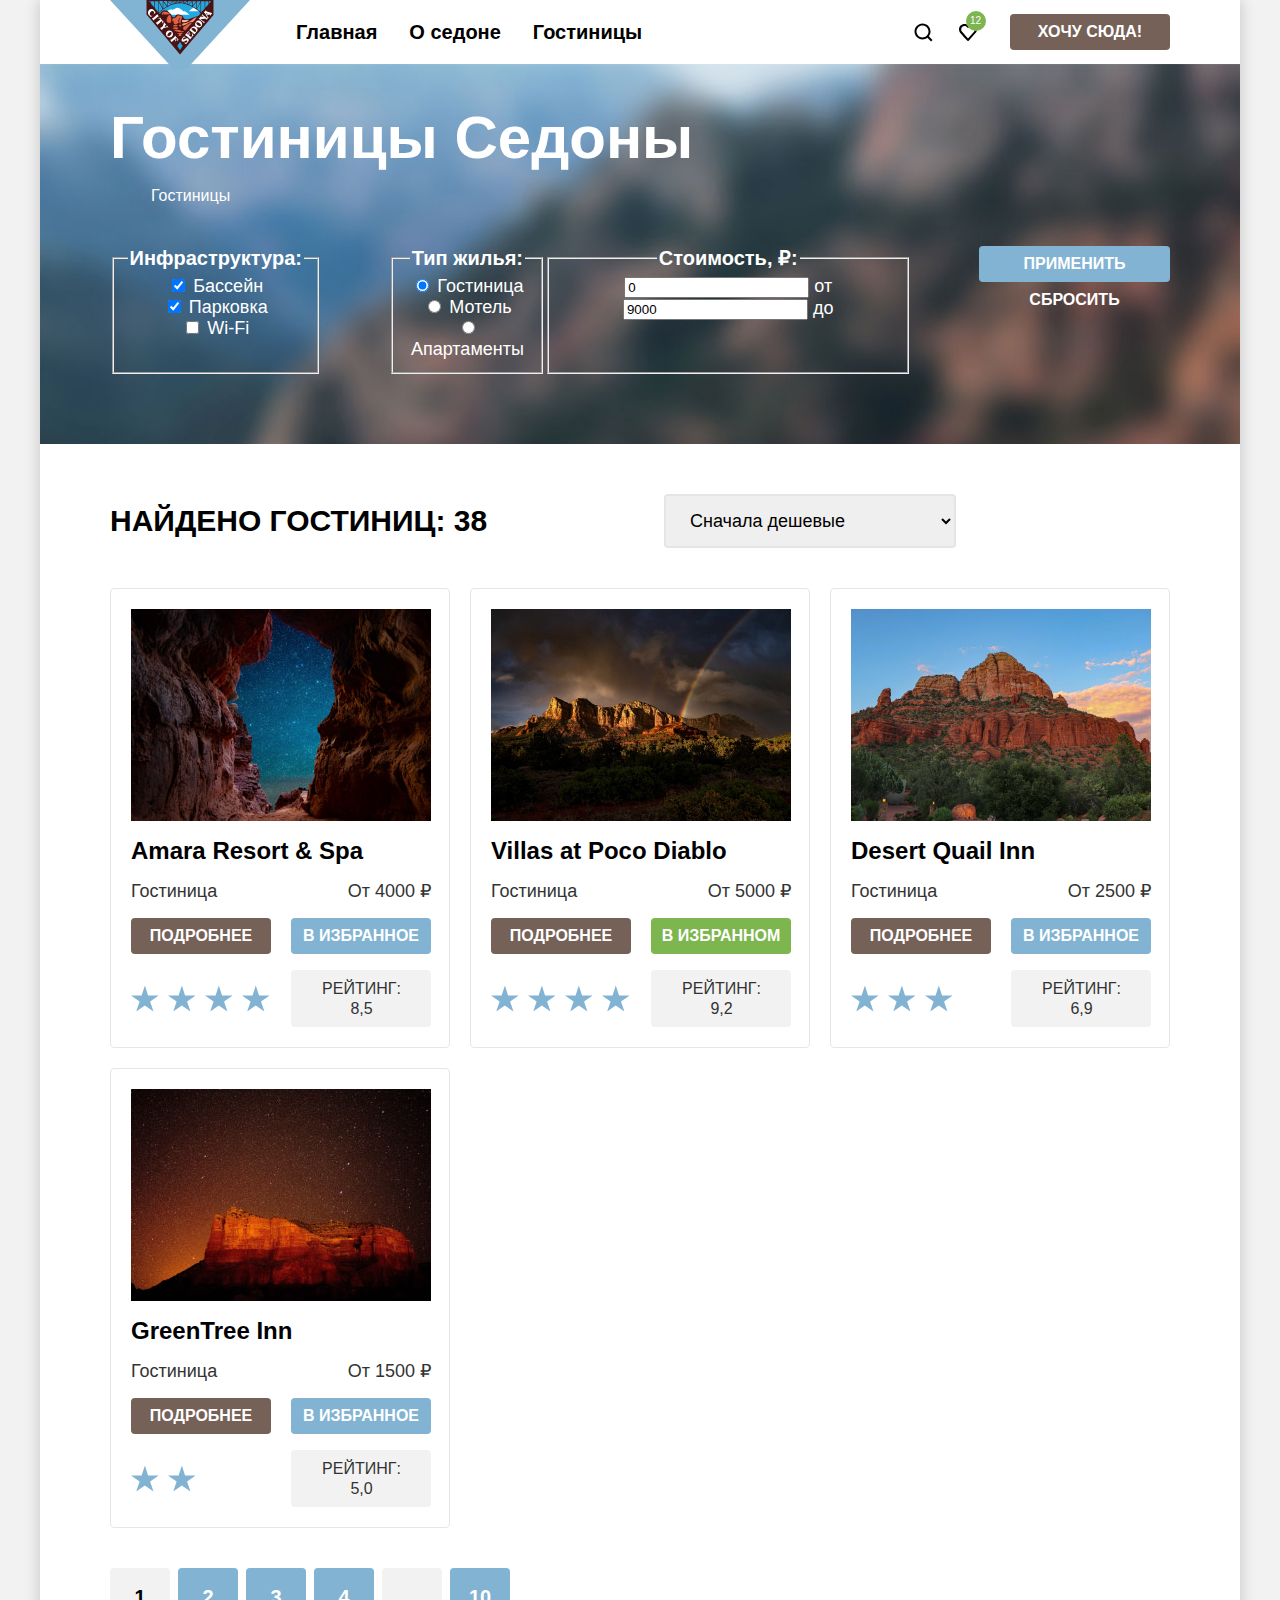
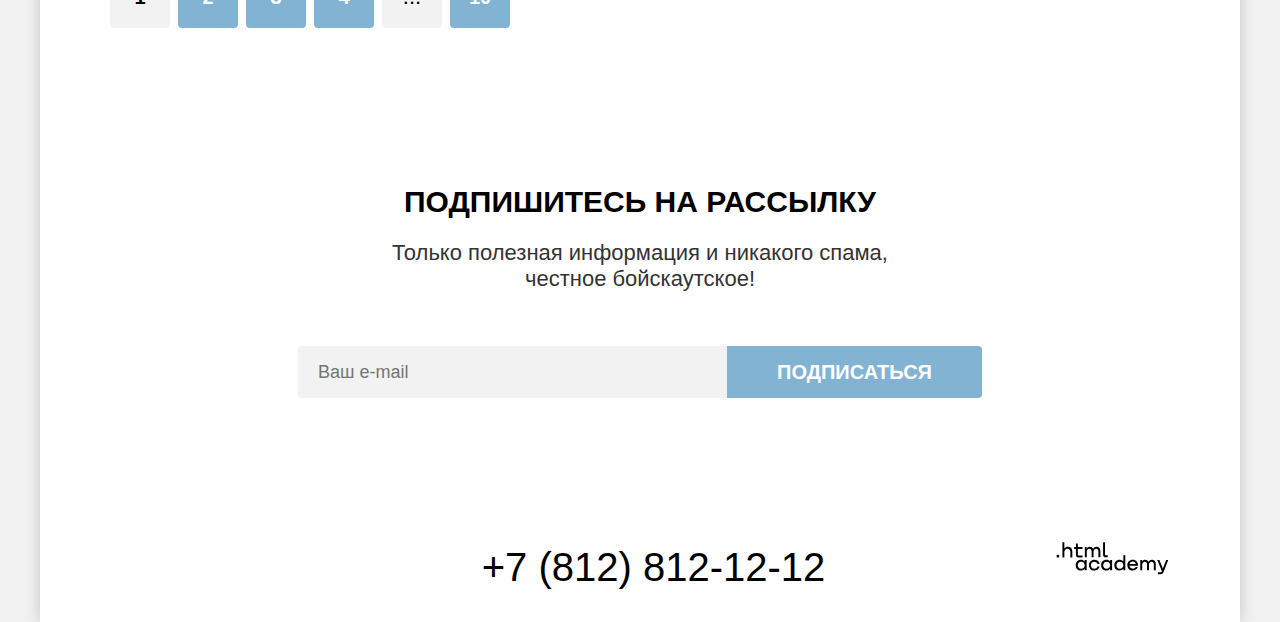
==== catalog.html @ d3c6b42d "Вносит корректировки мелких сеток на гридах" ====
<!DOCTYPE html>
<html lang="ru">
  <head>
    <meta charset="utf-8">
    <title>HTML Academy: Седона</title>
    <link rel="stylesheet" href="styles/styles.css">
  </head>
  <body>
    <div class="page-container">
      <header class="page-header">
        <a class="nav-logo" href="index.html">
          <img class="logo" src="images/logo-sedona.svg" width="140" height="70" alt="Логотип города Седона">
        </a>

        <nav class="navigation">
          <ul class="navigation-list">
            <li class="navigation-item">
              <a class="navigation-link navigation-link-current" href="index.html">Главная</a>
            </li>
            <li class="navigation-item">
              <a class="navigation-link" href="#">О седоне</a>
            </li>
            <li class="navigation-item">
              <a class="navigation-link" href="catalog.html">Гостиницы</a>
            </li>
          </ul>

          <ul class="navigation-user">
            <li class="navigation-user-item">
              <a class="navigation-link navigation-link-search" href="#">
                <span class="visually-hidden">Поиск</span>
              </a>
            </li>
            <li class="navigation-user-item">
              <a class="navigation-link navigation-link-favorites" href="#">
                <span class="visually-hidden">Сохраненное</span>
                <span class="number-of-likes">12</span>
              </a>
            </li>
            <li class="navigation-button-item">
              <a class="button link-button" href="#">Хочу сюда!</a>
            </li>
          </ul>
        </nav>
      </header>

      <main class="main-inner">
        <section class="filter-content">
          <div class="filter-container">

            <h1 class="content-title">Гостиницы Седоны</h1>

            <ul class="breadcrumbs">
              <li class="breadcrumbs-item">
                <a class="breadcrumbs-link breadcrumbs-link-home" href="index.html">
                  <span class="visually-hidden">Главная</span>
                </a>
              </li>
              <li class="breadcrumbs-item">
                <a class="breadcrumbs-link">Гостиницы</a>
              </li>
            </ul>

            <div class="filter">

              <h2 class="visually-hidden">Фильтр</h2>

              <fieldset class="filter-group infrastucture-filter">
                <legend class="filter-title">Инфраструктура:</legend>
                <ul class="filter-list">
                  <li class="filter-item">
                    <label class="control">
                      <input class="control-input" type="checkbox" name="pool" checked>
                      Бассейн
                    </label>
                  </li>
                  <li class="filter-item">
                    <label class="control">
                      <input class="control-input" type="checkbox" name="parking" checked>
                      Парковка
                    </label>
                  </li>
                  <li class="filter-item">
                    <label class="control">
                      <input class="control-input" type="checkbox" name="Wi-Fi">
                      Wi-Fi
                    </label>
                  </li>
                </ul>
              </fieldset>

              <fieldset class="filter-group">
                <legend class="filter-title">Тип жилья:</legend>
                <ul class="filter-list">
                  <li class="filter-item">
                    <label class="control">
                      <input class="control-input" type="radio" name="type-group" value="hotel" checked>
                      Гостиница
                    </label>
                  </li>
                  <li class="filter-item">
                    <label class="control">
                      <input class="control-input" type="radio" name="type-group" value="motel">
                      Мотель
                    </label>
                  </li>
                  <li class="filter-item">
                    <label class="control">
                      <input class="control-input" type="radio" name="type-group" value="apartments">
                      Апартаменты
                    </label>
                  </li>
                </ul>
              </fieldset>

              <form class="filter-price" action="https://echo.htmlacademy.ru/" method="get">

                <fieldset class="filter-group price-filter">
                  <legend class="filter-title">Стоимость, ₽:</legend>
                    <ul class="price-list">
                      <li class="price-item">
                        <label class="price price-from">
                          <input class="price-input" type="number" value="0">
                          от
                        </label>
                        <label class="price price-to">
                          <input class="price-input" type="number" value="9000">
                            до
                        </label>
                      </li>
                      <li class="price-item">
                        <!-- Ползунок -->
                      </li>
                    </ul>
                </fieldset>

                <ul class="filter-buttons">
                  <li class="filter-buttons-item">
                    <button class="button filter-button" type="submit">Применить</button>
                  </li>
                  <li class="filter-buttons-item">
                    <button class="button filter-button-reset" type="reset">Сбросить</button>
                  </li>
                </ul>

              </form>
            </div>
          </div>
        </section>

        <section class="catalog">
          <h2 class="visually-hidden">Каталог</h2>

          <div class="select">
            <h3 class="caption select-caption">Найдено гостиниц: 38</h3>
            <select class="select-control" aria-label="Сортировка">
              <option value="cheap">Сначала дешевые</option>
              <option value="expensive">Сначала дорогие</option>
              <option value="popular">Сначала популярные</option>
            </select>
            <div class="view-button-box">
              <a class="view-button-link" href="#">
                <span class="visually-hidden">Показать карточки</span>
              </a>
              <a class="view-button-link view-button-light" href="#">
                <span class="visually-hidden">Показать в большом формате</span>
              </a>
              <a class="view-button-link view-button-light" href="#">
                <span class="visually-hidden">Показать список</span>
              </a>
            </div>
          </div>

          <ul class="catalog-list">
            <li class="card-item">

              <a class="card-item-link" href="#" tabindex="-1">
                <img src="images/catalog-hotels/hotel-1.jpg" width="300" height="212" alt="Вид из пещеры на звездное небо">
              </a>

              <a class="card-header-link" href="#" tabindex="-1">
                <h4 class="card-header">Amara Resort & Spa</h4>
              </a>

              <p class="card-item-hotel">Гостиница</p>
              <p class="card-item-price">От 4000 ₽</p>

              <a class="button link-button" href="#">подробнее</a>
              <button class="button select-button" type="button">в избранное</button>

              <p class="stars stars-4">
                <span class="visually-hidden">Четырехзвёздочная гостиница</span>
              </p>
              <p class="card-raiting">Рейтинг: 8,5</p>

            </li>

            <li class="card-item">
              <a class="card-item-link" href="#" tabindex="-1">
                <img src="images/catalog-hotels/hotel-2.jpg" width="300" height="212" alt="Радуга над каньоном">
              </a>

              <a class="card-header-link" href="#" tabindex="-1">
                <h4 class="card-header">Villas at Poco Diablo</h4>
              </a>

              <p class="card-item-hotel">Гостиница</p>
              <p class="card-item-price">От 5000 ₽</p>

              <a class="button link-button more-link" href="#">подробнее</a>
              <button class="button select-button active-button" type="button">в избранном</button>

              <p class="stars stars-4">
                <span class="visually-hidden">Четырехзвёздочная гостиница</span>
              </p>
              <p class="card-raiting">Рейтинг: 9,2</p>

            </li>

            <li class="card-item">
              <a class="card-item-link" href="#" tabindex="-1">
                <img src="images/catalog-hotels/hotel-3.jpg" width="300" height="212" alt="Каньон в ранее утро">
              </a>

              <a class="card-header-link" href="#" tabindex="-1">
                <h4 class="card-header">Desert Quail Inn</h4>
              </a>

              <p class="card-item-hotel">Гостиница</p>
              <p class="card-item-price">От 2500 ₽</p>

              <a class="button link-button more-link" href="#">подробнее</a>
              <button class="button select-button" type="button">в избранное</button>

              <p class="stars stars-3">
                <span class="visually-hidden">Трёхзвёздочная гостиница</span>
              </p>
              <p class="card-raiting">Рейтинг: 6,9</p>

            </li>

            <li class="card-item">
              <a class="card-item-link" href="#" tabindex="-1">
                <img src="images/catalog-hotels/hotel-4.jpg" width="300" height="212" alt="Каньон на фоне ночного, усыпанного звездами неба">
              </a>

              <a class="card-header-link" href="#" tabindex="-1">
                <h4 class="card-header">GreenTree Inn</h4>
              </a>

              <p class="card-item-hotel">Гостиница</p>
              <p class="card-item-price">От 1500 ₽</p>

              <a class="button link-button more-link" href="#">подробнее</a>
              <button class="button select-button" type="button">в избранное</button>

              <p class="stars stars-2">
                <span class="visually-hidden">Двухзвёздочная гостиница</span>
              </p>
              <p class="card-raiting">Рейтинг: 5,0</p>

            </li>

          </ul>

          <ol class="pagination">
            <li class="pagination-item">
              <a class="pagination-link pagination-current">1</a>
            </li>
            <li class="pagination-item">
              <a class="pagination-link" href="#">2</a>
            </li>
            <li class="pagination-item">
              <a class="pagination-link" href="#">3</a>
            </li>
            <li class="pagination-item">
              <a class="pagination-link" href="#">4</a>
            </li>
            <li class="pagination-item pagination-item-next">
                <span class="visually-hidden">Следующая страница</span>
                <span class="pagination-dots">...</span>
            </li>
            <li class="pagination-item">
              <a class="pagination-link last-pagination-link" href="#">10</a>
            </li>
          </ol>

        </section>

        <section class="subscribe">
          <h2 class="visually-hidden">Подписка на рассылку</h2>
          <div class="subscribe-section">
            <span class="lead-section">Подпишитесь на рассылку</span>
            <p class="text-section">Только полезная информация и никакого спама,<br> честное бойскаутское!</p>
            <form class="subscribe-form" action="https://echo.htmlacademy.ru/" method="post">
              <label class="visually-hidden" for="email-form">
                e-mail
              </label>
              <input class="e-mail" type="email" name="e-mail" id="email-form" placeholder="Ваш e-mail">
              <button class="button subscribe-button" type="submit">Подписаться</button>
            </form>
          </div>
        </section>

      </main>

      <footer class="page-footer">

        <section class="socials">
          <h2 class="visually-hidden">Мы в социальных сетях</h2>
          <ul class="socials-list">
            <li class="socials-item">
              <a class="socials-link" href="https://vk.com/htmlacademy">
                <span class="visually-hidden">ВКонтакте</span>
              </a>
            </li>
            <li class="socials-item">
              <a class="socials-link" href="https://t.me/htmlacademy">
                <span class="visually-hidden">Телеграм</span>
              </a>
            </li>
            <li class="socials-item">
              <a class="socials-link" href="https://www.youtube.com/user/htmlacademyru">
                <span class="visually-hidden">Youtube</span>
              </a>
            </li>
          </ul>
        </section>

        <div class="phone">
          <a class="phone-number" href="tel:+78128121212">+7 (812) 812-12-12</a>
        </div>

        <div class="copyright">
          <a class="copyright-logo" href="https://htmlacademy.ru/">
            <img src="images/logo-html-academy.svg" width="115" height="33" alt="Логотип компании-копирайт">
          </a>
        </div>

      </footer>
    </div>
  </body>
</html>
---- styles/styles.css ----
@font-face{
  font-family: "PT Sans";
  font-weight: 400;
  font-style: normal;
  src: url(../fonts/ptsans-400.woff2) format(woff2);
  font-display: swap;
}

@font-face{
  font-family: "PT Sans";
  font-weight: 700;
  font-style: normal;
  src: url(../fonts/ptsans-700.woff2) format(woff2);
  font-display: swap;
}

html{
  height: 100%;
}

body{
  margin: 0;
  height: 100%;
  font-family: "PT Sans", sans-serif;
  font-size: 18px;
  line-height: 21px;
  color: #333333;
  background-color: #F2F2F2;
}

.button{
  font-family: inherit;
  color: #ffffff;
  text-align: center;
  text-decoration: none;
  text-transform: uppercase;
  background-color: #82B3D3;
  border-radius: 4px;
  font-size: 16px;
  font-weight: 700;
  line-height: 20px;
  padding: 8px 10px;
  box-sizing: border-box;
}

.link-button{
  font-family: inherit;
  background-color: #756157;
  display: block;
}

.visually-hidden {
  position: absolute;
  width: 1px;
  height: 1px;
  margin: -1px;
  padding: 0;
  border: 0;
  clip: rect(0 0 0 0);
  overflow: hidden;
}

.page-container{
  display: flex;
  flex-direction: column;
  background-color: #ffffff;
  box-shadow: 0px 0px 15px 0px rgba(0, 0, 0, 0.20);
  min-height: 100%;
  margin: 0 auto;
  width: 1200px;
}

.page-header{
  display: flex;
  padding: 0 70px;
}

.nav-logo{
  margin-right: 30px;
  margin-bottom: -6px;
  display: block;
  z-index: 1;
}

.logo{
  display: block;
}

.navigation{
  display: flex;
  justify-content: space-between;
  width: 890px;
}

.navigation-link{
  font-family: inherit;
  font-size: 20px;
  line-height: 24px;
  font-weight: 700;
  color: #000000;
  text-decoration: none;
  display: block;
  padding: 20px 16px;
}

.navigation-list{
  margin: 0;
  padding: 0;
  display: flex;
  flex-wrap: wrap;
  align-items: center;
  list-style-type: none;
}

.navigation-user{
  margin: 0;
  padding: 0;
  display: flex;
  flex-wrap: wrap;
  align-items: center;
  list-style-type: none;
}

.navigation-link-search,
.navigation-link-favorites{
  box-sizing: border-box;
  min-width: 44px;
  min-height: 64px;
  padding: 12px 22px;
}

.navigation-link-search{
  background-image: url(../images/search.svg);
  background-position: center;
  background-repeat: no-repeat;
}

.navigation-link-favorites{
  display: flex;
  flex-direction: column-reverse;
  justify-content: flex-end;
  background-image: url(../images/heart.svg);
  background-position: center;
  background-repeat: no-repeat;
  padding: 0;
}

.number-of-likes{
  padding: 5px 5px 5px 4px;
  box-sizing: border-box;
  min-width: 20px;
  min-height: 20px;
  font-size: 10px;
  line-height: 10px;
  font-weight: 400;
  color: #ffffff;
  background-color: #7DB54F;
  border-radius: 10px;
  align-self: flex-end;
  margin: 11px 4px 33px 20px;
}

.navigation-button-item{
  margin-left: 20px;
  min-width: 160px;
}

.main-index,
.main-inner{
  flex-grow: 1;
  text-align: center;
}

.hero{
  color: #000000;
  background-color: rgba(131, 179, 211, 0.2);
  background-size: contain, cover;
  background-image: url(../images/divider.svg), url(../images/index-background.jpg);  /*отображается некорректно*/
  background-repeat: no-repeat;
  background-position: bottom, center;
  padding-top: 51px;
  padding-bottom: 82px;
  object-fit: cover;
  max-width: 100%;
  height: 100%;
}

.hero-image{
  margin-left: auto;
  margin-right: auto;
  display: block;
}

.lead-section{
  display: block;
  color: #000000;
  font-size: 30px;
  font-weight: 700;
  line-height: 36px;
  text-transform: uppercase;
  padding-top: 69px;
  margin-top: 0;
  margin-bottom: 25px;
}

.text-section{
  font-size: 22px;
  font-weight: 400;
  line-height: 26px;
  padding-bottom: 69px;
  margin: 0;
  margin-bottom: 21px;
}

.advantages-list{
  margin: 0;
  padding: 0;
  display: flex;
  flex-wrap: wrap;
  list-style-type: none;
}

.advantages-item{
  display: flex;
  justify-content: space-between;
  width: 100%;
}

.advantages-text{
  padding: 103px 85px;
}

.desc{
  font-size: 18px;
  font-weight: 400;
  line-height: 21px;
  padding: 0;
  margin: 0;
  margin-top: 30px;
}

.caption{
  color: #000000;
  font-size: 24px;
  font-weight: 700;
  line-height: 28px;
  text-transform: uppercase;
  padding: 0;
  margin: 0;
  margin-bottom: 30px;
}

.item-caption,
.item-desk{
  color: #ffffff;
}

.advantages-item-hotel,
.advantages-item-canyon{
  display: block;
  object-fit: cover;
  max-width: 100%;
  height: 100%;
}

.advantages-real-town,
.advantages-devils-bridge{
  background-color: #82B3D3;
  background-size: cover;
  background-repeat: no-repeat;
}

.advantages-small-square,
.advantages-tourists{
  background-color: rgba(131, 179, 211, 0.12);
  flex-direction: column;
  box-sizing: border-box;
  width: 400px;
  padding: 103px 85px;
}

.advantages-beautiful-road{
  background-color: rgba(131, 179, 211, 0.20);
  flex-direction: column;
  box-sizing: border-box;
  width: 400px;
  padding: 103px 85px;
}

.benefits-lead{
  display: block;
  padding-top: 64px;
  margin-bottom: 20px;
}

.benefits-text{
  margin: 0;
  padding-bottom: 64px;
}

.benefits-list{
  margin: 0;
  padding: 0;
  display: flex;
  flex-wrap: wrap;
  list-style-type: none;
}

.benefits-item{
  background-color: rgba(131, 179, 211, 0.12);
  display: flex;
  flex-direction: column;
  box-sizing: border-box;
  width: 400px;
  padding: 152px 85px 80px 85px;
}

.benefits-item .caption{
  margin-top: 30px;
}

.benefits-item-foot{
  background-color: #ffffff;
}

.search-hotel{
 padding: 96px 304px;
}

.search-hotel-container{
  min-width: 592px;
  align-items: center;
}

.search-hotel-lead{
  padding: 0;
  margin-bottom: 20px;
}

.search-hotel-text{
  padding: 0;
  margin-bottom: 54px;
}

.search-hotel-button{
  width: 376px;
  box-sizing: border-box;
  font-size: 20px;
  font-weight: 700;
  line-height: 36px;
  color: #ffffff;
  margin: 0 auto;
}

.subscribe{
  padding: 96px 258px 104px 258px;
}

.subscribe-section{
  width: 684px;
}

.subscribe-section .lead-section{
  margin-bottom: 20px;
  padding: 0;
}

.subscribe-section .text-section{
  margin-bottom: 54px;
  padding: 0;
}

.subscribe-form{
  display: flex;
  width: 100%;
}

.main-subscribe{
  color: #ffffff;
  background-color: #82B3D3;
  background-image: url(../images/subscribe-background.jpg);
  background-repeat: no-repeat;
  background-size: cover;
  object-fit: cover;
  max-width: 100%;
  height: 100%;
}

.subscribe-lead,
.subscribe-text{
  color: #ffffff;
}

.e-mail{
  font-family: inherit;
  color: #000000;
  font-size: 18px;
  font-weight: 400;
  line-height: 24px;
  background-color: #F2F2F2;
  padding: 12px 20px;
  width: 412px;
  border-radius: 4px 0px 0px 4px;
  border: 0;
}

.subscribe-button{
  font-size: 20px;
  font-weight: 700;
  line-height: 36px;
  padding: 8px 50px;
  width: auto;
  border-radius: 0px 4px 4px 0px;
  border: 0;
}

.page-footer{
  display: flex;
  justify-content: space-between;
  padding: 40px 70px 30px 70px;
}

.socials-list{
  padding: 0;
  margin: 0;
  display: flex;
  flex-wrap: wrap;
  list-style-type: none;
}

.socials-link{
  display: block;
  min-width: 47px;
  min-height: 40px;
  color: inherit;
  text-decoration: none;
}

.phone-number{
  min-width: 331px;
  color: #000000;
  font-size: 40px;
  font-weight: 400;
  line-height: 40px;
  text-transform: uppercase;
  text-decoration: none;
}

.phone{
  padding: 5px 194px 5px 195px;
  margin: 0 auto;
}

.filter-content{
  color: #ffffff;
  background-color: #82B3D3;
  background-size: cover;
  background-image: url(../images/filter-content-background.jpg);
  background-repeat: no-repeat;
  object-fit: cover;
  max-width: 100%;
  height: 100%;
}

.filter-container{
  padding: 35px 70px 70px 70px;
}

.content-title{
  padding: 0;
  margin: 0;
  margin-bottom: 8px;
  font-size: 60px;
  font-weight: 700;
  line-height: 78px;
  text-align: left;
}

.breadcrumbs{
  padding: 0;
  margin: 0;
  margin-bottom: 40px;
  display: flex;
  flex-wrap: wrap;
  gap: 28px;
  text-align: left;
  list-style-type: none;
}

.breadcrumbs-link{
  display: block;
  font-family: inherit;
  color: inherit;
  text-decoration: none;
  font-size: 16px;
  font-weight: 400;
  line-height: 21px;
}

.breadcrumbs-link-home{
  min-width: 13px;
  min-height: 13px;
  padding-bottom: 2px;
}

.filter{
  display: flex;
  /*flex-wrap: wrap;
  justify-content: space-between;*/
}

.infrastucture-filter,
.price-filter{
  margin-right: 70px;
}

.filter-title{
  font-size: 20px;
  font-weight: 700;
  line-height: 24px;
}

.filter-list{
  padding: 0;
  margin: 0;
  list-style: none;
}

.filter-price{
  display: flex;
  justify-content: space-between;
}

.price-list,
.filter-buttons{
  padding: 0;
  margin: 0;
  list-style: none;
}

.control-input{
  font-size: 18px;
  font-weight: 400;
  line-height: 23px;
}

.filter-button{
  width: 191px;
  border: 0;
}

.filter-button-reset{
  background-color: transparent;
  border: 0;
  width: 191px;
}

.catalog{
  padding: 50px 70px 60px 70px;
}

.select{
  display: flex;
  flex-wrap: wrap;
  margin-bottom: 40px;
}

.select-caption{
  margin: 0;
  margin-right: auto;
  font-size: 30px;
  font-weight: 700;
  line-height: 36px;
  align-self: center;
}

.select-control{
  width: 292px;
  padding: 14px 20px;
  margin-right: 70px;
  box-sizing: border-box;
  border-radius: 4px;
  border: 2px solid #E5E5E5;
  font-size: 18px;
  font-weight: 400;
  line-height: 21px;
}

.view-button-box{
  display: flex;
  flex-wrap: wrap;
}

.view-button-link{
  width: 48px;
  height: 48px;
  gap: 8px;
  color: #000000;
  text-decoration: none;
}

.catalog-list{
  padding: 0;
  margin: 0;
  margin-bottom: 40px;
  list-style-type: none;
  display: grid;
  grid-template-columns: repeat(3, 340px);
  gap: 20px;
}

.card-item{
  width: 340px;
  padding: 20px;
  box-sizing: border-box;
  border: 1px solid #E6E6E6;
  border-radius: 4px;
  display: grid;
  grid-template-columns: repeat(2, 140px);
  grid-template-rows: 212px 1fr;
  gap: 16px 20px;
}

.card-item-link{
  grid-column: 1/-1;
}

.card-item-link img{
  display: block;
  object-fit: contain;
  max-width: 100%;
}

.card-header-link{
  color: #000000;
  text-decoration: none;
  grid-column: 1/-1;
}

.card-header{
  font-size: 24px;
  font-weight: 700;
  line-height: 28px;
  margin: 0;
  text-align: left;
}

.card-item-hotel,
.card-item-price{
  font-size: 18px;
  font-weight: 400;
  line-height: 21px;
  text-align: left;
  margin: 0;
}

.card-item-price{
  text-align: right;
  align-self: center;
}

.select-button{
  border: 0;
}

.stars{
  margin: 0;
  min-width: 140px;
  background-repeat: no-repeat;
  background-size: cover;
}

.stars-4{
  background-image: url(../images/stars/stars-four.svg);
}

.stars-3{
  background-image: url(../images/stars/stars-three.svg);
}

.stars-2{
  background-image: url(../images/stars/stars-two.svg);
}

.active-button{
  background-color: #7DB54F;
  border: 0;
}

.card-raiting{
  color: #333333;
  font-size: 16px;
  font-weight: 400;
  line-height: 20px;
  text-transform: uppercase;
  background-color: #F2F2F2;
  border-radius: 4px;
  width: 140px;
  margin: 0;
  padding: 9px 22px 8px 23px;
  box-sizing: border-box;
}

.pagination{
  list-style-type: none;
  margin: 0;
  margin-top: 40px;
  padding: 0;
  display: flex;
  flex-wrap: wrap;
  gap: 8px;
}

.pagination-link{
  display: block;
  min-width: 60px;
  height: 60px;
  padding: 11px 0 13px 0;
  box-sizing: border-box;
  background-color: #82B3D3;
  border-radius: 4px;
  font-family: inherit;
  color: #ffffff;
  font-size: 20px;
  font-weight: 700;
  line-height: 36px;
  text-transform: uppercase;
  text-align: center;
  text-decoration: none;
}

.pagination-current{
  color: #000000;
  background-color: #F2F2F2;
}

.pagination-item-next{
  display: block;
  min-width: 60px;
  height: 60px;
  padding: 16px 0 18px 0;
  box-sizing: border-box;
  align-items: center;
  justify-content: center;
  text-align: center;
  font-size: 22px;
  font-weight: 400;
  line-height: 26px;
  color: #000000;
  background-color: #F2F2F2;
  border-radius: 4px;
  text-align: center;
}

.last-pagination-link{
  padding: 11px 18px 13px 18px;
}
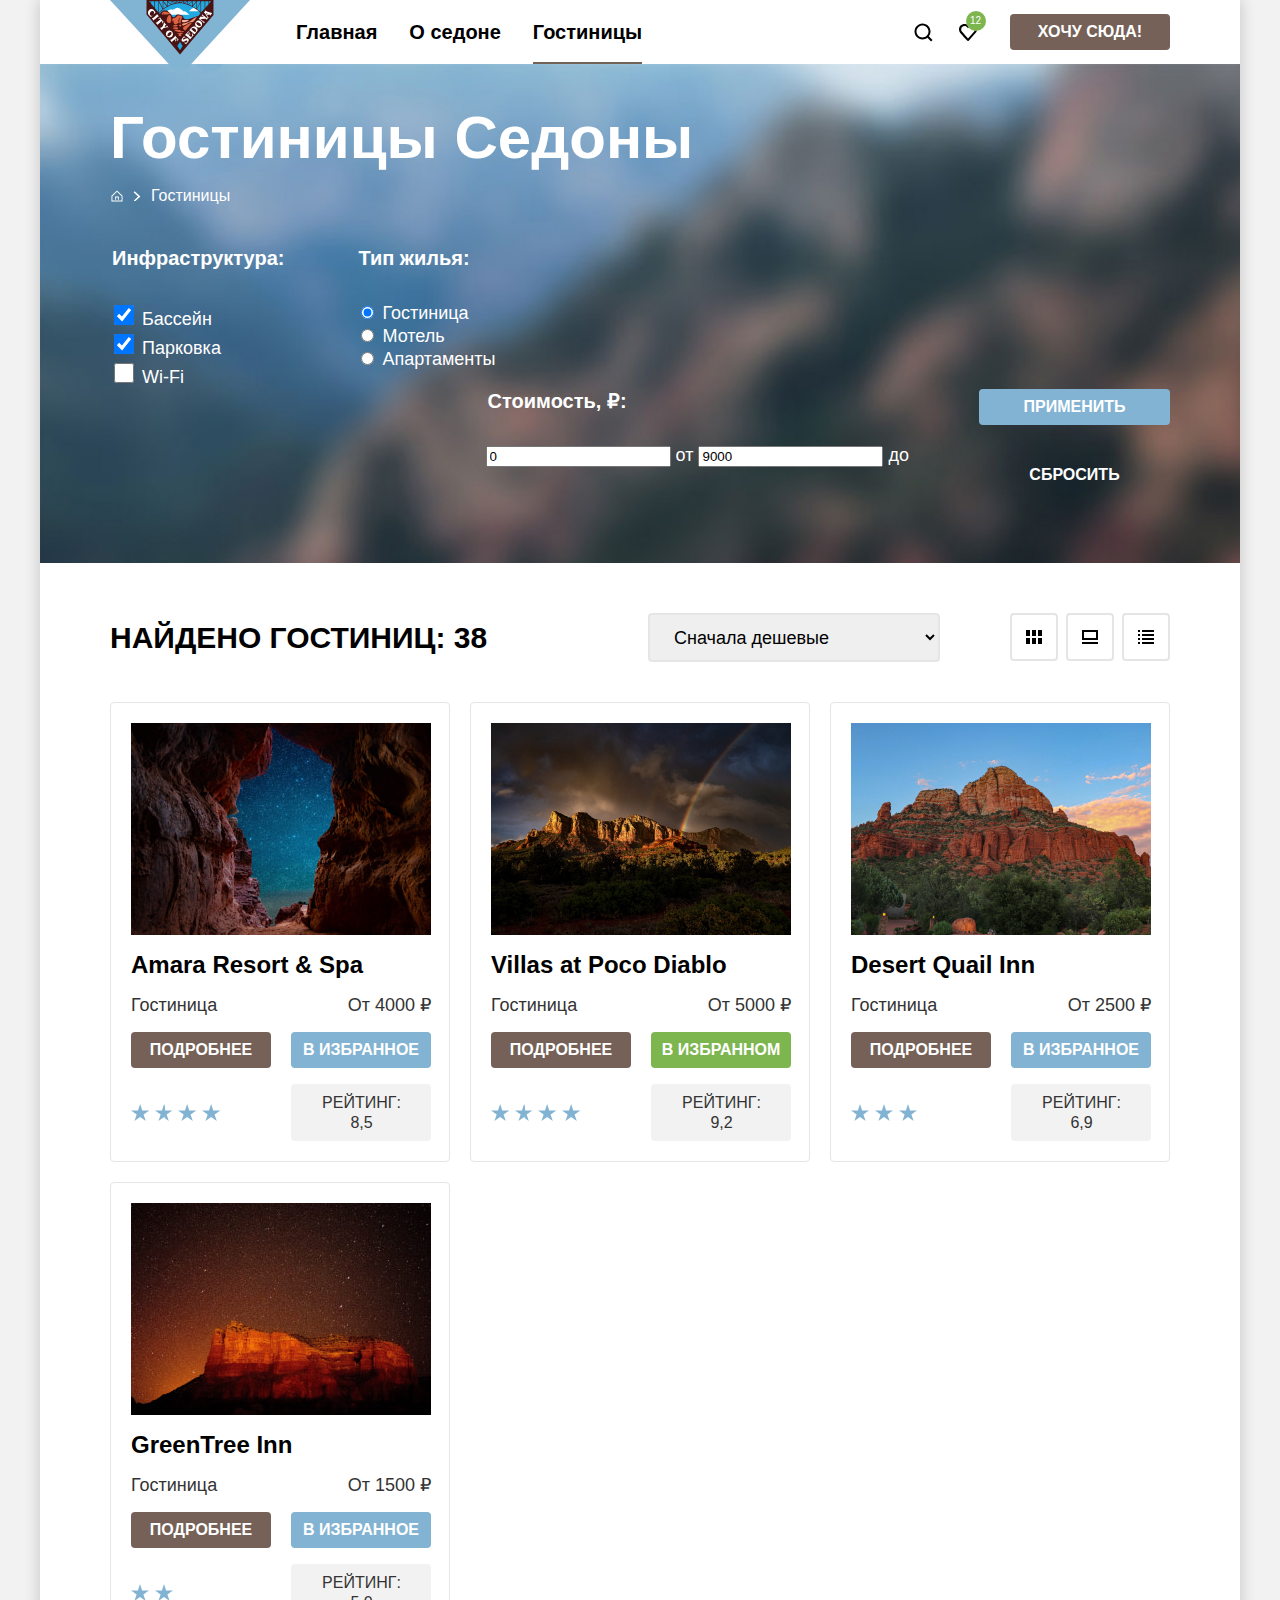
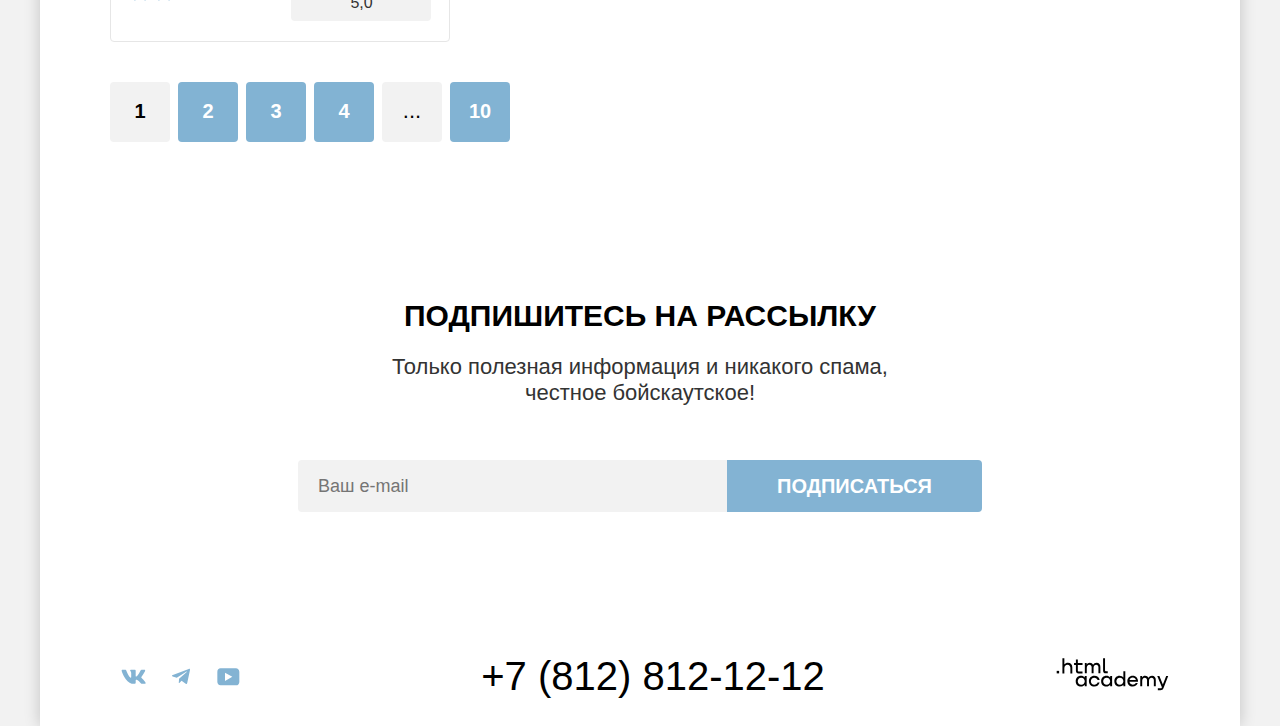
==== commit a036b688: "Создает декоративные элементы" ====
--- a/catalog.html
+++ b/catalog.html
@@ -15,13 +15,13 @@
         <nav class="navigation">
           <ul class="navigation-list">
             <li class="navigation-item">
-              <a class="navigation-link navigation-link-current" href="index.html">Главная</a>
+              <a class="navigation-link" href="index.html">Главная</a>
             </li>
             <li class="navigation-item">
               <a class="navigation-link" href="#">О седоне</a>
             </li>
             <li class="navigation-item">
-              <a class="navigation-link" href="catalog.html">Гостиницы</a>
+              <a class="navigation-link navigation-link-current" href="catalog.html">Гостиницы</a>
             </li>
           </ul>
 
@@ -57,7 +57,7 @@
                 </a>
               </li>
               <li class="breadcrumbs-item">
-                <a class="breadcrumbs-link">Гостиницы</a>
+                <a class="breadcrumbs-link" href="#">Гостиницы</a>
               </li>
             </ul>
 
@@ -65,24 +65,24 @@
 
               <h2 class="visually-hidden">Фильтр</h2>
 
-              <fieldset class="filter-group infrastucture-filter">
+              <fieldset class="filter-group filter-group-infrastucture">
                 <legend class="filter-title">Инфраструктура:</legend>
                 <ul class="filter-list">
                   <li class="filter-item">
-                    <label class="control">
-                      <input class="control-input" type="checkbox" name="pool" checked>
+                    <label>
+                      <input class="checkbox-input" type="checkbox" name="pool" checked>
                       Бассейн
                     </label>
                   </li>
                   <li class="filter-item">
-                    <label class="control">
-                      <input class="control-input" type="checkbox" name="parking" checked>
+                    <label>
+                      <input class="checkbox-input" type="checkbox" name="parking" checked>
                       Парковка
                     </label>
                   </li>
                   <li class="filter-item">
-                    <label class="control">
-                      <input class="control-input" type="checkbox" name="Wi-Fi">
+                    <label>
+                      <input class="checkbox-input" type="checkbox" name="Wi-Fi">
                       Wi-Fi
                     </label>
                   </li>
@@ -93,19 +93,19 @@
                 <legend class="filter-title">Тип жилья:</legend>
                 <ul class="filter-list">
                   <li class="filter-item">
-                    <label class="control">
+                    <label>
                       <input class="control-input" type="radio" name="type-group" value="hotel" checked>
                       Гостиница
                     </label>
                   </li>
                   <li class="filter-item">
-                    <label class="control">
+                    <label>
                       <input class="control-input" type="radio" name="type-group" value="motel">
                       Мотель
                     </label>
                   </li>
                   <li class="filter-item">
-                    <label class="control">
+                    <label>
                       <input class="control-input" type="radio" name="type-group" value="apartments">
                       Апартаменты
                     </label>
@@ -115,7 +115,7 @@
 
               <form class="filter-price" action="https://echo.htmlacademy.ru/" method="get">
 
-                <fieldset class="filter-group price-filter">
+                <fieldset class="filter-group filter-group-price">
                   <legend class="filter-title">Стоимость, ₽:</legend>
                     <ul class="price-list">
                       <li class="price-item">
@@ -161,12 +161,55 @@
             <div class="view-button-box">
               <a class="view-button-link" href="#">
                 <span class="visually-hidden">Показать карточки</span>
+                <svg aria-hidden="true" focusable="false" width="16" height="14" viewBox="0 0 16 14" fill="none" xmlns="http://www.w3.org/2000/svg">
+                  <g clip-path="url(#clip0_91869_169)">
+                  <path d="M4 0H0V6H4V0Z" fill="black"/>
+                  <path d="M16 0H12V6H16V0Z" fill="black"/>
+                  <path d="M10 0H6V6H10V0Z" fill="black"/>
+                  <path d="M4 8H0V14H4V8Z" fill="black"/>
+                  <path d="M16 8H12V14H16V8Z" fill="black"/>
+                  <path d="M10 8H6V14H10V8Z" fill="black"/>
+                  </g>
+                  <defs>
+                  <clipPath id="clip0_91869_169">
+                  <rect width="16" height="14" fill="white"/>
+                  </clipPath>
+                  </defs>
+                  </svg>
               </a>
               <a class="view-button-link view-button-light" href="#">
                 <span class="visually-hidden">Показать в большом формате</span>
+                <svg aria-hidden="true" focusable="false" width="16" height="14" viewBox="0 0 16 14" fill="none" xmlns="http://www.w3.org/2000/svg">
+                  <g clip-path="url(#clip0_91869_277)">
+                  <path d="M16 12H0V14H16V12Z" fill="black"/>
+                  <path d="M14 2V8H2V2H14ZM16 0H0V10H16V0Z" fill="black"/>
+                  </g>
+                  <defs>
+                  <clipPath id="clip0_91869_277">
+                  <rect width="16" height="14" fill="white"/>
+                  </clipPath>
+                  </defs>
+                  </svg>
               </a>
               <a class="view-button-link view-button-light" href="#">
                 <span class="visually-hidden">Показать список</span>
+                <svg aria-hidden="true" focusable="false" width="16" height="14" viewBox="0 0 16 14" fill="none" xmlns="http://www.w3.org/2000/svg">
+                  <g clip-path="url(#clip0_91869_295)">
+                  <path d="M2 0H0V2H2V0Z" fill="black"/>
+                  <path d="M16 0H4V2H16V0Z" fill="black"/>
+                  <path d="M2 4H0V6H2V4Z" fill="black"/>
+                  <path d="M16 4H4V6H16V4Z" fill="black"/>
+                  <path d="M2 8H0V10H2V8Z" fill="black"/>
+                  <path d="M16 8H4V10H16V8Z" fill="black"/>
+                  <path d="M2 12H0V14H2V12Z" fill="black"/>
+                  <path d="M16 12H4V14H16V12Z" fill="black"/>
+                  </g>
+                  <defs>
+                  <clipPath id="clip0_91869_295">
+                  <rect width="16" height="14" fill="white"/>
+                  </clipPath>
+                  </defs>
+                  </svg>
               </a>
             </div>
           </div>
@@ -296,7 +339,7 @@
               <label class="visually-hidden" for="email-form">
                 e-mail
               </label>
-              <input class="e-mail" type="email" name="e-mail" id="email-form" placeholder="Ваш e-mail">
+              <input class="e-mail" type="email" name="e-mail" id="email-form" placeholder="Ваш e-mail" required>
               <button class="button subscribe-button" type="submit">Подписаться</button>
             </form>
           </div>
@@ -311,16 +354,25 @@
           <ul class="socials-list">
             <li class="socials-item">
               <a class="socials-link" href="https://vk.com/htmlacademy">
+                <svg aria-hidden="true" focusable="false" width="48" height="41" viewBox="0 0 48 41" fill="none" xmlns="http://www.w3.org/2000/svg">
+                  <path fill-rule="evenodd" clip-rule="evenodd" d="M35.1164 14.8044C35.2824 14.2584 35.1164 13.8564 34.3214 13.8564H31.6964C31.0284 13.8564 30.7204 14.2034 30.5534 14.5864C30.5534 14.5864 29.2184 17.7824 27.3274 19.8584C26.7154 20.4604 26.4374 20.6514 26.1034 20.6514C25.9364 20.6514 25.6854 20.4604 25.6854 19.9134V14.8044C25.6854 14.1484 25.5014 13.8564 24.9454 13.8564H20.8174C20.4004 13.8564 20.1494 14.1604 20.1494 14.4494C20.1494 15.0704 21.0954 15.2144 21.1924 16.9624V20.7604C21.1924 21.5934 21.0394 21.7444 20.7054 21.7444C19.8154 21.7444 17.6504 18.5334 16.3654 14.8594C16.1164 14.1444 15.8644 13.8564 15.1934 13.8564H12.5664C11.8164 13.8564 11.6664 14.2034 11.6664 14.5864C11.6664 15.2684 12.5564 18.6564 15.8114 23.1374C17.9814 26.1974 21.0364 27.8564 23.8194 27.8564C25.4884 27.8564 25.6944 27.4884 25.6944 26.8534V24.5404C25.6944 23.8034 25.8524 23.6564 26.3814 23.6564C26.7714 23.6564 27.4384 23.8484 28.9964 25.3234C30.7764 27.0724 31.0694 27.8564 32.0714 27.8564H34.6964C35.4464 27.8564 35.8224 27.4884 35.6064 26.7604C35.3684 26.0364 34.5184 24.9854 33.3914 23.7384C32.7794 23.0284 31.8614 22.2634 31.5824 21.8804C31.1934 21.3894 31.3044 21.1704 31.5824 20.7334C31.5824 20.7334 34.7824 16.3074 35.1154 14.8044H35.1164Z" fill="#83B3D3"/>
+                  </svg>
                 <span class="visually-hidden">ВКонтакте</span>
               </a>
             </li>
             <li class="socials-item">
               <a class="socials-link" href="https://t.me/htmlacademy">
+                <svg aria-hidden="true" focusable="false" width="48" height="41" viewBox="0 0 48 41" fill="none" xmlns="http://www.w3.org/2000/svg">
+                  <path d="M31.785 12.9557L15.8405 19.1042C14.7523 19.5413 14.7586 20.1483 15.6408 20.419L19.7344 21.696L29.2058 15.7201C29.6537 15.4477 30.0629 15.5942 29.7265 15.8928L22.0528 22.8183H22.051L22.0528 22.8192L21.7705 27.0387C22.1841 27.0387 22.3667 26.8489 22.5987 26.625L24.5871 24.6915L28.7229 27.7464C29.4855 28.1664 30.0332 27.9506 30.2229 27.0405L32.9379 14.2453C33.2158 13.1311 32.5126 12.6266 31.785 12.9557Z" fill="#83B3D3"/>
+                  </svg>
                 <span class="visually-hidden">Телеграм</span>
               </a>
             </li>
             <li class="socials-item">
               <a class="socials-link" href="https://www.youtube.com/user/htmlacademyru">
+                <svg aria-hidden="true" focusable="false" width="48" height="41" viewBox="0 0 48 41" fill="none" xmlns="http://www.w3.org/2000/svg">
+                  <path d="M31.9402 12.3564H16.5074C14.6467 12.3564 13.3333 13.9502 13.3333 15.7564V25.8502C13.3333 27.7627 14.6467 29.3564 16.5074 29.3564H32.1591C33.8009 29.3564 35.3333 27.7627 35.3333 25.9564V15.7564C35.1143 13.9502 33.8009 12.3564 31.9402 12.3564ZM20.9949 24.8939V16.8189L28.3283 20.8564L20.9949 24.8939Z" fill="#83B3D3"/>
+                  </svg>
                 <span class="visually-hidden">Youtube</span>
               </a>
             </li>
@@ -331,7 +383,7 @@
           <a class="phone-number" href="tel:+78128121212">+7 (812) 812-12-12</a>
         </div>
 
-        <div class="copyright">
+        <div class="copyright-logo">
           <a class="copyright-logo" href="https://htmlacademy.ru/">
             <img src="images/logo-html-academy.svg" width="115" height="33" alt="Логотип компании-копирайт">
           </a>
--- a/styles/styles.css
+++ b/styles/styles.css
@@ -34,19 +34,78 @@
   text-align: center;
   text-decoration: none;
   text-transform: uppercase;
-  background-color: #82B3D3;
+  background-color: #83B3D3;
   border-radius: 4px;
   font-size: 16px;
   font-weight: 700;
   line-height: 20px;
   padding: 8px 10px;
   box-sizing: border-box;
+  border: none;
+  cursor: pointer;
+  display: inline-block;
+}
+
+.button:hover{
+  background-color: #68A2CA;
+}
+
+.button:focus{
+  background-color: #68A2CA;
+}
+
+.button:active{
+  background-color: #68A2CA;
+  color: #FFFFFF4D;
+}
+
+.button:disabled{
+  background-color: #E5E5E5;
 }
 
 .link-button{
   font-family: inherit;
   background-color: #756157;
   display: block;
+  cursor: pointer;
+}
+
+.link-button:hover{
+  background-color: #615048;
+}
+
+.link-button:focus{
+  background-color: #615048;
+}
+
+.link-button:active{
+  background-color: #756157;
+  color: #FFFFFF4D;
+}
+
+.link-button:disabled{
+  background-color: #E5E5E5;
+}
+
+.active-button{
+  background-color: #7DB54F;
+}
+
+.active-button:hover{
+  background-color: #6C9E42;
+}
+
+.active-button:focus{
+  background-color: #6C9E42;
+}
+
+.active-button:active{
+  background-color: #7DB54F;
+  color: #FFFFFF4D;
+}
+
+.active-button:disabled{
+  background-color: #E5E5E5;
 }
 
 .visually-hidden {
@@ -55,7 +114,7 @@
   height: 1px;
   margin: -1px;
   padding: 0;
-  border: 0;
+  border: none;
   clip: rect(0 0 0 0);
   overflow: hidden;
 }
@@ -101,6 +160,18 @@
   text-decoration: none;
   display: block;
   padding: 20px 16px;
+  position: relative;
+}
+
+.navigation-link-current::after{
+  content: "";
+  position: absolute;
+  width: inherit;
+  height: 2px;
+  background-color: #756257;
+  bottom: 0;
+  left: 16px;
+  right: 16px;
 }
 
 .navigation-list{
@@ -236,7 +307,6 @@
   line-height: 21px;
   padding: 0;
   margin: 0;
-  margin-top: 30px;
 }
 
 .caption{
@@ -247,11 +317,10 @@
   text-transform: uppercase;
   padding: 0;
   margin: 0;
-  margin-bottom: 30px;
-}
-
-.item-caption,
-.item-desk{
+}
+
+.advantages-text .caption,
+.advantages-text .desc{
   color: #ffffff;
 }
 
@@ -287,6 +356,14 @@
   padding: 103px 85px;
 }
 
+.advantages-item .caption::after{
+  content: "";
+  display: block;
+  border-bottom: 2px solid rgba(0, 0, 0, 0.30);
+  width: 60px;
+  margin: 30px auto;
+}
+
 .benefits-lead{
   display: block;
   padding-top: 64px;
@@ -313,14 +390,27 @@
   box-sizing: border-box;
   width: 400px;
   padding: 152px 85px 80px 85px;
+  background-size: 75px 72px;
+  background-repeat: no-repeat;
+  background-position: 50% 81px;
 }
 
 .benefits-item .caption{
   margin-top: 30px;
+  margin-bottom: 30px;
+}
+
+.benefits-icon-house{
+  background-image: url(../images/icon-house-advantage.svg);
 }
 
 .benefits-item-foot{
   background-color: #ffffff;
+  background-image: url(../images/icon-burger-advantage.svg);
+}
+
+.benefits-icon-present{
+  background-image: url(../images/icon-present-advantage.svg);
 }
 
 .search-hotel{
@@ -401,7 +491,7 @@
   padding: 12px 20px;
   width: 412px;
   border-radius: 4px 0px 0px 4px;
-  border: 0;
+  border: none;
 }
 
 .subscribe-button{
@@ -411,7 +501,10 @@
   padding: 8px 50px;
   width: auto;
   border-radius: 0px 4px 4px 0px;
-  border: 0;
+}
+
+.subscribe-button:disabled{
+  background-color: #E5E5E5;
 }
 
 .page-footer{
@@ -420,6 +513,10 @@
   padding: 40px 70px 30px 70px;
 }
 
+.socials{
+  align-self: center;
+}
+
 .socials-list{
   padding: 0;
   margin: 0;
@@ -432,8 +529,30 @@
   display: block;
   min-width: 47px;
   min-height: 40px;
-  color: inherit;
   text-decoration: none;
+  position: relative;
+}
+
+.socials-link svg{
+  position: absolute;
+  top: 0;
+  right: 0;
+  bottom: 0;
+  left: 0;
+  margin: auto;
+  fill: #83B3D3;
+}
+
+.socials-link:hover svg{
+  fill: #68A2CA;
+}
+
+.socials-link:focus svg{
+  color: #68A2CA;
+}
+
+.socials-link:active svg{
+  color: #68A2CA4D;
 }
 
 .phone-number{
@@ -444,11 +563,33 @@
   line-height: 40px;
   text-transform: uppercase;
   text-decoration: none;
-}
-
-.phone{
+  padding: 5px 0;
+  margin: 0 auto;
+}
+
+.phone-number:hover,
+.copyright-logo:hover{
+  color: #756157;
+}
+
+.phone-number:focus,
+.copyright-logo:focus{
+  color: #756157;
+}
+
+.phone-number:active,
+.copyright-logo:active{
+  color: #7561574D;
+}
+
+/*.phone{
   padding: 5px 194px 5px 195px;
   margin: 0 auto;
+}*/
+
+.copyright-logo{
+  display: block;
+  align-self: flex-end;
 }
 
 .filter-content{
@@ -485,6 +626,7 @@
   gap: 28px;
   text-align: left;
   list-style-type: none;
+  align-items: center;
 }
 
 .breadcrumbs-link{
@@ -498,19 +640,61 @@
 }
 
 .breadcrumbs-link-home{
-  min-width: 13px;
-  min-height: 13px;
-  padding-bottom: 2px;
+  background-image: url(../images/breadcrumbs-house.svg);
+  background-repeat: no-repeat;
+  background-size: 12px 12px;
+  width: 13px;
+  height: 13px;
+  /*padding-bottom: 2px;*/
+  background-position: center;
+}
+
+.breadcrumbs-item{
+  position: relative;
+}
+
+.breadcrumbs-item::after{
+  content: "";
+  position: absolute;
+  background-image: url(../images/arrow.svg);
+  background-repeat: no-repeat;
+  width: 8px;
+  height: 10px;
+  top: 2px;
+  right: -18px;
+}
+
+.breadcrumbs-item:last-child::after{
+  content: none;
+}
+
+.breadcrumbs-link:hover{
+  color: #FFFFFF99;
+}
+
+.breadcrumbs-link:focus{
+  color: #FFFFFF;
+}
+
+.breadcrumbs-link:active{
+  color: #FFFFFF4D;
 }
 
 .filter{
   display: flex;
-  /*flex-wrap: wrap;
-  justify-content: space-between;*/
-}
-
-.infrastucture-filter,
-.price-filter{
+  flex-wrap: wrap;
+  /*justify-content: space-between;*/
+}
+
+.filter-group{
+  border: none;
+  text-align: left;
+  margin: 0;
+  padding: 0;
+}
+
+.filter-group-infrastucture,
+.filter-group-price{
   margin-right: 70px;
 }
 
@@ -518,15 +702,25 @@
   font-size: 20px;
   font-weight: 700;
   line-height: 24px;
+  margin-bottom: 32px;
 }
 
 .filter-list{
   padding: 0;
   margin: 0;
-  list-style: none;
+  list-style-type: none;
+  font-weight: 400;
+  line-height: 23px;
+}
+
+.checkbox-input{
+  width: 20px;
+  height: 20px;
+  background-color: #FFFFFF;
 }
 
 .filter-price{
+  margin-left: auto;
   display: flex;
   justify-content: space-between;
 }
@@ -538,21 +732,35 @@
   list-style: none;
 }
 
-.control-input{
-  font-size: 18px;
-  font-weight: 400;
-  line-height: 23px;
-}
-
 .filter-button{
   width: 191px;
-  border: 0;
+  margin-bottom: 32px;
 }
 
 .filter-button-reset{
   background-color: transparent;
-  border: 0;
   width: 191px;
+}
+
+.filter-button-reset:hover{
+  background-color: transparent;
+  color: #FFFFFF;
+  opacity: 0.6;
+}
+
+.filter-button-reset:focus{
+  background-color: transparent;
+  border: 3px solid #83B3D3;
+  border-radius: 4px;
+}
+
+.filter-button-reset:active{
+  background-color: transparent;
+  color: #FFFFFF4D;
+}
+
+.filter-button-reset:disabled{
+  background-color: #FFFFFF;
 }
 
 .catalog{
@@ -576,7 +784,7 @@
 
 .select-control{
   width: 292px;
-  padding: 14px 20px;
+  padding: 12px 20px 11px;
   margin-right: 70px;
   box-sizing: border-box;
   border-radius: 4px;
@@ -586,17 +794,55 @@
   line-height: 21px;
 }
 
+.select-control:hover{
+  border-color: #68A2CA;
+}
+
+.select-control:focus{
+  border-color: #68A2CA;
+}
+
+.select-control:disabled{
+  border-color: #0000004D;
+}
+
 .view-button-box{
   display: flex;
   flex-wrap: wrap;
+  gap: 8px;
 }
 
 .view-button-link{
   width: 48px;
   height: 48px;
-  gap: 8px;
+  padding: 17px 16px;
+  box-sizing: border-box;
   color: #000000;
   text-decoration: none;
+  position: relative;
+  border-radius: 4px;
+  border: 2px solid #E5E5E5;
+}
+
+.view-button-link svg{
+  position: absolute;
+  top: 0;
+  right: 0;
+  bottom: 0;
+  left: 0;
+  margin: auto;
+}
+
+.view-button-link:hover{
+  border-color: #000000;
+}
+
+.view-button-link:focus{
+  border-color: #68A2CA;
+}
+
+.view-button-link:active{
+  border-color: #000000;
 }
 
 .catalog-list{
@@ -610,7 +856,6 @@
 }
 
 .card-item{
-  width: 340px;
   padding: 20px;
   box-sizing: border-box;
   border: 1px solid #E6E6E6;
@@ -659,32 +904,23 @@
   align-self: center;
 }
 
-.select-button{
-  border: 0;
-}
-
 .stars{
-  margin: 0;
-  min-width: 140px;
-  background-repeat: no-repeat;
-  background-size: cover;
+  margin: auto 0;
+  background-image: url(../images/star.svg);
+  background-repeat: space no-repeat;
+  height: 17px;
 }
 
 .stars-4{
-  background-image: url(../images/stars/stars-four.svg);
+  width: 89px;
 }
 
 .stars-3{
-  background-image: url(../images/stars/stars-three.svg);
+  width: 66px;
 }
 
 .stars-2{
-  background-image: url(../images/stars/stars-two.svg);
-}
-
-.active-button{
-  background-color: #7DB54F;
-  border: 0;
+  width: 42px;
 }
 
 .card-raiting{
@@ -755,3 +991,15 @@
 .last-pagination-link{
   padding: 11px 18px 13px 18px;
 }
+
+.pagination-link:hover{
+  background-color: #68A2CA;
+}
+
+.pagination-link:focus{
+  background-color: #68A2CA;
+}
+
+.pagination-link:active{
+  color: #FFFFFF4D;
+}
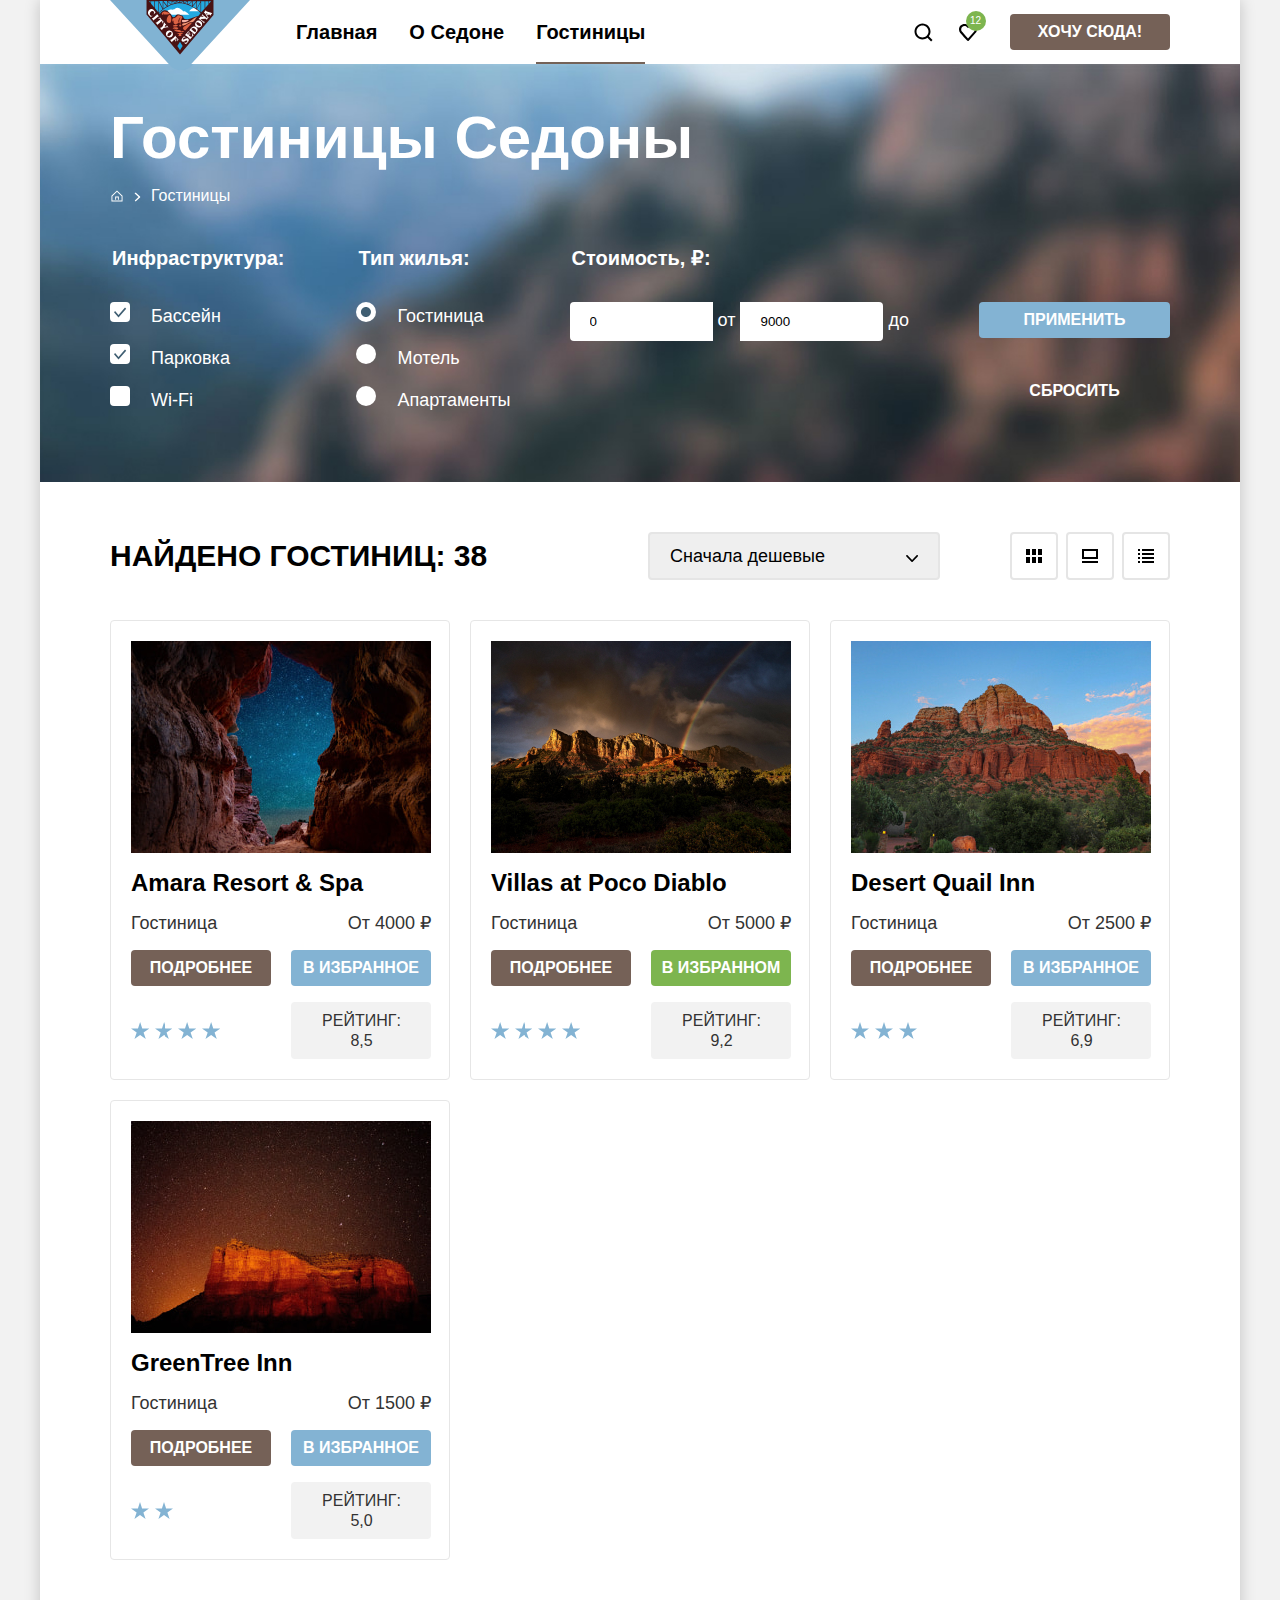
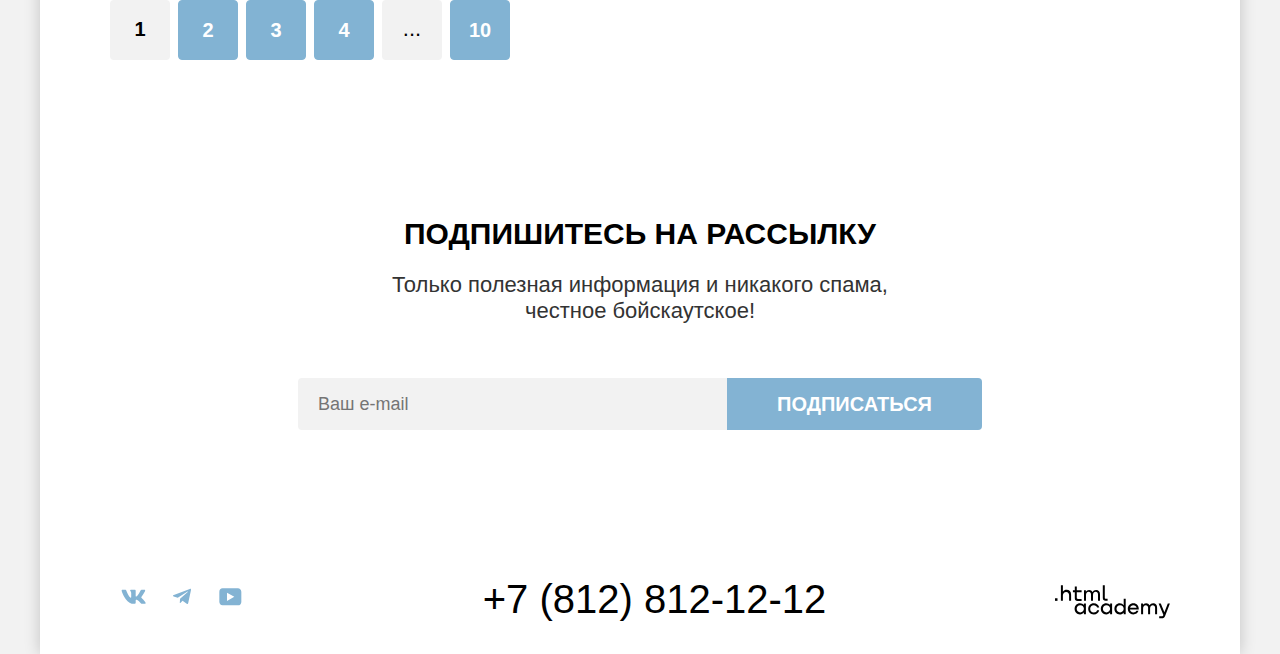
==== commit a5b9814d: "Merge pull request #6 from NargizaSalikhova/master" ====
--- a/catalog.html
+++ b/catalog.html
@@ -57,7 +57,7 @@
                 </a>
               </li>
               <li class="breadcrumbs-item">
-                <a class="breadcrumbs-link" href="#">Гостиницы</a>
+                <a class="breadcrumbs-link">Гостиницы</a>
               </li>
             </ul>
 
@@ -70,26 +70,26 @@
                 <ul class="filter-list">
                   <li class="filter-item">
                     <label>
-                      <input class="checkbox-input" type="checkbox" name="pool" checked>
+                      <input class="control-input" type="checkbox" name="pool" checked>
                       Бассейн
                     </label>
                   </li>
                   <li class="filter-item">
                     <label>
-                      <input class="checkbox-input" type="checkbox" name="parking" checked>
+                      <input class="control-input" type="checkbox" name="parking" checked>
                       Парковка
                     </label>
                   </li>
                   <li class="filter-item">
                     <label>
-                      <input class="checkbox-input" type="checkbox" name="Wi-Fi">
+                      <input class="control-input" type="checkbox" name="Wi-Fi">
                       Wi-Fi
                     </label>
                   </li>
                 </ul>
               </fieldset>
 
-              <fieldset class="filter-group">
+              <fieldset class="filter-group filter-group-apartment">
                 <legend class="filter-title">Тип жилья:</legend>
                 <ul class="filter-list">
                   <li class="filter-item">
@@ -128,7 +128,7 @@
                             до
                         </label>
                       </li>
-                      <li class="price-item">
+                      <li class="price-item-linear">
                         <!-- Ползунок -->
                       </li>
                     </ul>
@@ -159,57 +159,14 @@
               <option value="popular">Сначала популярные</option>
             </select>
             <div class="view-button-box">
-              <a class="view-button-link" href="#">
+              <a class="view-button-link button-table-view" href="#">
                 <span class="visually-hidden">Показать карточки</span>
-                <svg aria-hidden="true" focusable="false" width="16" height="14" viewBox="0 0 16 14" fill="none" xmlns="http://www.w3.org/2000/svg">
-                  <g clip-path="url(#clip0_91869_169)">
-                  <path d="M4 0H0V6H4V0Z" fill="black"/>
-                  <path d="M16 0H12V6H16V0Z" fill="black"/>
-                  <path d="M10 0H6V6H10V0Z" fill="black"/>
-                  <path d="M4 8H0V14H4V8Z" fill="black"/>
-                  <path d="M16 8H12V14H16V8Z" fill="black"/>
-                  <path d="M10 8H6V14H10V8Z" fill="black"/>
-                  </g>
-                  <defs>
-                  <clipPath id="clip0_91869_169">
-                  <rect width="16" height="14" fill="white"/>
-                  </clipPath>
-                  </defs>
-                  </svg>
-              </a>
-              <a class="view-button-link view-button-light" href="#">
+              </a>
+              <a class="view-button-link button-large-view" href="#">
                 <span class="visually-hidden">Показать в большом формате</span>
-                <svg aria-hidden="true" focusable="false" width="16" height="14" viewBox="0 0 16 14" fill="none" xmlns="http://www.w3.org/2000/svg">
-                  <g clip-path="url(#clip0_91869_277)">
-                  <path d="M16 12H0V14H16V12Z" fill="black"/>
-                  <path d="M14 2V8H2V2H14ZM16 0H0V10H16V0Z" fill="black"/>
-                  </g>
-                  <defs>
-                  <clipPath id="clip0_91869_277">
-                  <rect width="16" height="14" fill="white"/>
-                  </clipPath>
-                  </defs>
-                  </svg>
-              </a>
-              <a class="view-button-link view-button-light" href="#">
+              </a>
+              <a class="view-button-link button-list-view" href="#">
                 <span class="visually-hidden">Показать список</span>
-                <svg aria-hidden="true" focusable="false" width="16" height="14" viewBox="0 0 16 14" fill="none" xmlns="http://www.w3.org/2000/svg">
-                  <g clip-path="url(#clip0_91869_295)">
-                  <path d="M2 0H0V2H2V0Z" fill="black"/>
-                  <path d="M16 0H4V2H16V0Z" fill="black"/>
-                  <path d="M2 4H0V6H2V4Z" fill="black"/>
-                  <path d="M16 4H4V6H16V4Z" fill="black"/>
-                  <path d="M2 8H0V10H2V8Z" fill="black"/>
-                  <path d="M16 8H4V10H16V8Z" fill="black"/>
-                  <path d="M2 12H0V14H2V12Z" fill="black"/>
-                  <path d="M16 12H4V14H16V12Z" fill="black"/>
-                  </g>
-                  <defs>
-                  <clipPath id="clip0_91869_295">
-                  <rect width="16" height="14" fill="white"/>
-                  </clipPath>
-                  </defs>
-                  </svg>
               </a>
             </div>
           </div>
@@ -355,7 +312,7 @@
             <li class="socials-item">
               <a class="socials-link" href="https://vk.com/htmlacademy">
                 <svg aria-hidden="true" focusable="false" width="48" height="41" viewBox="0 0 48 41" fill="none" xmlns="http://www.w3.org/2000/svg">
-                  <path fill-rule="evenodd" clip-rule="evenodd" d="M35.1164 14.8044C35.2824 14.2584 35.1164 13.8564 34.3214 13.8564H31.6964C31.0284 13.8564 30.7204 14.2034 30.5534 14.5864C30.5534 14.5864 29.2184 17.7824 27.3274 19.8584C26.7154 20.4604 26.4374 20.6514 26.1034 20.6514C25.9364 20.6514 25.6854 20.4604 25.6854 19.9134V14.8044C25.6854 14.1484 25.5014 13.8564 24.9454 13.8564H20.8174C20.4004 13.8564 20.1494 14.1604 20.1494 14.4494C20.1494 15.0704 21.0954 15.2144 21.1924 16.9624V20.7604C21.1924 21.5934 21.0394 21.7444 20.7054 21.7444C19.8154 21.7444 17.6504 18.5334 16.3654 14.8594C16.1164 14.1444 15.8644 13.8564 15.1934 13.8564H12.5664C11.8164 13.8564 11.6664 14.2034 11.6664 14.5864C11.6664 15.2684 12.5564 18.6564 15.8114 23.1374C17.9814 26.1974 21.0364 27.8564 23.8194 27.8564C25.4884 27.8564 25.6944 27.4884 25.6944 26.8534V24.5404C25.6944 23.8034 25.8524 23.6564 26.3814 23.6564C26.7714 23.6564 27.4384 23.8484 28.9964 25.3234C30.7764 27.0724 31.0694 27.8564 32.0714 27.8564H34.6964C35.4464 27.8564 35.8224 27.4884 35.6064 26.7604C35.3684 26.0364 34.5184 24.9854 33.3914 23.7384C32.7794 23.0284 31.8614 22.2634 31.5824 21.8804C31.1934 21.3894 31.3044 21.1704 31.5824 20.7334C31.5824 20.7334 34.7824 16.3074 35.1154 14.8044H35.1164Z" fill="#83B3D3"/>
+                  <path fill-rule="evenodd" clip-rule="evenodd" d="M35.1164 14.8044C35.2824 14.2584 35.1164 13.8564 34.3214 13.8564H31.6964C31.0284 13.8564 30.7204 14.2034 30.5534 14.5864C30.5534 14.5864 29.2184 17.7824 27.3274 19.8584C26.7154 20.4604 26.4374 20.6514 26.1034 20.6514C25.9364 20.6514 25.6854 20.4604 25.6854 19.9134V14.8044C25.6854 14.1484 25.5014 13.8564 24.9454 13.8564H20.8174C20.4004 13.8564 20.1494 14.1604 20.1494 14.4494C20.1494 15.0704 21.0954 15.2144 21.1924 16.9624V20.7604C21.1924 21.5934 21.0394 21.7444 20.7054 21.7444C19.8154 21.7444 17.6504 18.5334 16.3654 14.8594C16.1164 14.1444 15.8644 13.8564 15.1934 13.8564H12.5664C11.8164 13.8564 11.6664 14.2034 11.6664 14.5864C11.6664 15.2684 12.5564 18.6564 15.8114 23.1374C17.9814 26.1974 21.0364 27.8564 23.8194 27.8564C25.4884 27.8564 25.6944 27.4884 25.6944 26.8534V24.5404C25.6944 23.8034 25.8524 23.6564 26.3814 23.6564C26.7714 23.6564 27.4384 23.8484 28.9964 25.3234C30.7764 27.0724 31.0694 27.8564 32.0714 27.8564H34.6964C35.4464 27.8564 35.8224 27.4884 35.6064 26.7604C35.3684 26.0364 34.5184 24.9854 33.3914 23.7384C32.7794 23.0284 31.8614 22.2634 31.5824 21.8804C31.1934 21.3894 31.3044 21.1704 31.5824 20.7334C31.5824 20.7334 34.7824 16.3074 35.1154 14.8044H35.1164Z" fill="currentColor"/>
                   </svg>
                 <span class="visually-hidden">ВКонтакте</span>
               </a>
@@ -363,7 +320,7 @@
             <li class="socials-item">
               <a class="socials-link" href="https://t.me/htmlacademy">
                 <svg aria-hidden="true" focusable="false" width="48" height="41" viewBox="0 0 48 41" fill="none" xmlns="http://www.w3.org/2000/svg">
-                  <path d="M31.785 12.9557L15.8405 19.1042C14.7523 19.5413 14.7586 20.1483 15.6408 20.419L19.7344 21.696L29.2058 15.7201C29.6537 15.4477 30.0629 15.5942 29.7265 15.8928L22.0528 22.8183H22.051L22.0528 22.8192L21.7705 27.0387C22.1841 27.0387 22.3667 26.8489 22.5987 26.625L24.5871 24.6915L28.7229 27.7464C29.4855 28.1664 30.0332 27.9506 30.2229 27.0405L32.9379 14.2453C33.2158 13.1311 32.5126 12.6266 31.785 12.9557Z" fill="#83B3D3"/>
+                  <path d="M31.785 12.9557L15.8405 19.1042C14.7523 19.5413 14.7586 20.1483 15.6408 20.419L19.7344 21.696L29.2058 15.7201C29.6537 15.4477 30.0629 15.5942 29.7265 15.8928L22.0528 22.8183H22.051L22.0528 22.8192L21.7705 27.0387C22.1841 27.0387 22.3667 26.8489 22.5987 26.625L24.5871 24.6915L28.7229 27.7464C29.4855 28.1664 30.0332 27.9506 30.2229 27.0405L32.9379 14.2453C33.2158 13.1311 32.5126 12.6266 31.785 12.9557Z" fill="currentColor"/>
                   </svg>
                 <span class="visually-hidden">Телеграм</span>
               </a>
@@ -371,7 +328,7 @@
             <li class="socials-item">
               <a class="socials-link" href="https://www.youtube.com/user/htmlacademyru">
                 <svg aria-hidden="true" focusable="false" width="48" height="41" viewBox="0 0 48 41" fill="none" xmlns="http://www.w3.org/2000/svg">
-                  <path d="M31.9402 12.3564H16.5074C14.6467 12.3564 13.3333 13.9502 13.3333 15.7564V25.8502C13.3333 27.7627 14.6467 29.3564 16.5074 29.3564H32.1591C33.8009 29.3564 35.3333 27.7627 35.3333 25.9564V15.7564C35.1143 13.9502 33.8009 12.3564 31.9402 12.3564ZM20.9949 24.8939V16.8189L28.3283 20.8564L20.9949 24.8939Z" fill="#83B3D3"/>
+                  <path d="M31.9402 12.3564H16.5074C14.6467 12.3564 13.3333 13.9502 13.3333 15.7564V25.8502C13.3333 27.7627 14.6467 29.3564 16.5074 29.3564H32.1591C33.8009 29.3564 35.3333 27.7627 35.3333 25.9564V15.7564C35.1143 13.9502 33.8009 12.3564 31.9402 12.3564ZM20.9949 24.8939V16.8189L28.3283 20.8564L20.9949 24.8939Z" fill="currentColor"/>
                   </svg>
                 <span class="visually-hidden">Youtube</span>
               </a>
@@ -379,15 +336,24 @@
           </ul>
         </section>
 
-        <div class="phone">
-          <a class="phone-number" href="tel:+78128121212">+7 (812) 812-12-12</a>
-        </div>
-
-        <div class="copyright-logo">
-          <a class="copyright-logo" href="https://htmlacademy.ru/">
-            <img src="images/logo-html-academy.svg" width="115" height="33" alt="Логотип компании-копирайт">
-          </a>
-        </div>
+        <a class="phone-number" href="tel:+78128121212">+7 (812) 812-12-12</a>
+
+        <a class="copyright-logo" href="https://htmlacademy.ru/">
+          <svg aria-hidden="true" focusable="false" width="115" height="34" viewBox="0 0 115 34" fill="none" xmlns="http://www.w3.org/2000/svg">
+            <path d="M0 13.2564V15.8564H2.5V13.2564H0Z" fill="currentColor"/>
+            <path d="M11.6 4.85645C10 4.85645 8.8 5.55645 8 6.55645H7.9V0.356445H5.9V15.8564H7.9V10.5564C7.9 8.45645 9.2 6.95645 11.2 6.95645C13 6.95645 14.1 8.35645 14.1 10.1564V15.8564H16.1V9.75644C16.2 6.75644 14.3 4.85645 11.6 4.85645Z" fill="currentColor"/>
+            <path d="M26.6 5.15645H21.8V1.45645H19.8V5.25645H17.9V7.25645H19.8V13.2564C19.8 14.9564 20.8 15.9564 22.5 15.9564H26.6V13.9564H22.9C22.2 13.9564 21.8 13.5564 21.8 12.8564V7.15645H26.6V5.15645Z" fill="currentColor"/>
+            <path d="M41.1 4.95645C39.5 4.95645 38.2 5.75644 37.6 7.05645H37.5C36.9 5.85645 35.7 4.95645 34.1 4.95645C32.7 4.95645 31.6 5.75645 31 6.75645H30.9V5.15645H29V15.7564H31V10.3564C31 8.35645 32 6.85645 33.6 6.85645C35.1 6.85645 36 7.85645 36 9.45645V15.7564H38V10.1564C38 7.75645 39.4 6.85645 40.6 6.85645C42.1 6.85645 43 7.85645 43 9.45645V15.7564H45V9.25644C45.1 6.75644 43.6 4.95645 41.1 4.95645Z" fill="currentColor"/>
+            <path d="M47.8 13.0564C47.8 14.7564 48.8 15.7564 50.6 15.7564H52.6V13.7564H50.9C50.2 13.7564 49.8 13.3564 49.8 12.6564V0.356445H47.8V13.0564Z" fill="currentColor"/>
+            <path d="M28.9 20.0564C28 18.9564 26.7 18.2564 25 18.2564C21.9 18.2564 19.6 20.5564 19.6 23.8564C19.6 27.1564 21.9 29.4564 25 29.4564C26.8 29.4564 28 28.6564 28.8 27.5564H28.9V29.1564H30.9V18.5564H28.9V20.0564ZM25.3 27.4564C23.1 27.4564 21.7 25.8564 21.7 23.8564C21.7 21.8564 23.1 20.2564 25.3 20.2564C27.5 20.2564 28.9 21.8564 28.9 23.8564C28.9 25.7564 27.5 27.4564 25.3 27.4564Z" fill="currentColor"/>
+            <path d="M44.2 22.3564C43.7 19.9564 41.6 18.2564 38.8 18.2564C35.4 18.2564 33.2 20.7564 33.2 23.8564C33.2 26.9564 35.4 29.4564 38.8 29.4564C41.6 29.4564 43.7 27.6564 44.2 25.2564H42.1C41.7 26.5564 40.4 27.5564 38.8 27.5564C36.6 27.5564 35.2 25.9564 35.2 23.9564C35.2 21.9564 36.6 20.3564 38.8 20.3564C40.4 20.3564 41.6 21.3564 42.1 22.5564H44.2V22.3564Z" fill="currentColor"/>
+            <path d="M55.1 20.0564C54.2 18.9564 52.9 18.2564 51.2 18.2564C48.1 18.2564 45.8 20.5564 45.8 23.8564C45.8 27.1564 48.1 29.4564 51.2 29.4564C53 29.4564 54.2 28.6564 55 27.5564H55.1V29.1564H57.1V18.5564H55.1V20.0564ZM51.5 27.4564C49.3 27.4564 47.9 25.8564 47.9 23.8564C47.9 21.8564 49.3 20.2564 51.5 20.2564C53.7 20.2564 55.1 21.8564 55.1 23.8564C55.1 25.7564 53.6 27.4564 51.5 27.4564Z" fill="currentColor"/>
+            <path d="M68.7 20.1564C67.8 19.0564 66.5 18.2564 64.8 18.2564C61.7 18.2564 59.4 20.5564 59.4 23.8564C59.4 27.1564 61.6 29.4564 64.8 29.4564C66.5 29.4564 67.8 28.6564 68.6 27.6564H68.7V29.1564H70.7V13.7564H68.7V20.1564ZM65.1 27.4564C62.9 27.4564 61.5 25.8564 61.5 23.8564C61.5 21.8564 62.9 20.2564 65.1 20.2564C67.3 20.2564 68.7 21.8564 68.7 23.8564C68.6 25.8564 67.2 27.4564 65.1 27.4564Z" fill="currentColor"/>
+            <path d="M78.3 18.2564C75 18.2564 72.8 20.7564 72.8 23.8564C72.8 26.8564 74.9 29.4564 78.3 29.4564C80.8 29.4564 82.8 28.1564 83.5 25.8564H81.4C80.9 26.8564 79.8 27.4564 78.4 27.4564C76.5 27.4564 75.1 26.1564 75 24.5564H83.8C84 20.9564 81.8 18.2564 78.3 18.2564ZM78.3 20.1564C80 20.1564 81.3 21.1564 81.6 22.7564H75.1C75.4 21.2564 76.6 20.1564 78.3 20.1564Z" fill="currentColor"/>
+            <path d="M98.2 18.2564C96.6 18.2564 95.3 19.0564 94.6 20.2564H94.5C93.9 19.0564 92.7 18.2564 91.1 18.2564C89.7 18.2564 88.6 18.9564 88 20.0564V18.5564H86.1V29.1564H88.1V23.7564C88.1 21.7564 89.1 20.3564 90.7 20.2564C92.2 20.2564 93.1 21.2564 93.1 22.8564V29.1564H95.1V23.5564C95.1 21.1564 96.5 20.2564 97.7 20.2564C99.2 20.2564 100.1 21.2564 100.1 22.8564V29.1564H102.1V22.6564C102.2 20.0564 100.7 18.2564 98.2 18.2564Z" fill="currentColor"/>
+            <path d="M109.4 27.3564L105.8 18.4564H103.6L108.4 30.0564C108.1 30.9564 107.7 31.2564 106.7 31.2564H104.2V33.2564H106.7C108.5 33.2564 109.5 32.4564 110.2 30.6564L114.9 18.4564H112.8L109.4 27.3564Z" fill="currentColor"/>
+            </svg>
+        </a>
 
       </footer>
     </div>
--- a/styles/styles.css
+++ b/styles/styles.css
@@ -46,17 +46,15 @@
   display: inline-block;
 }
 
-.button:hover{
-  background-color: #68A2CA;
-}
-
+.button:hover,
 .button:focus{
   background-color: #68A2CA;
 }
 
-.button:active{
-  background-color: #68A2CA;
-  color: #FFFFFF4D;
+.button:active,
+.link-button:active,
+.active-button:active{
+  opacity: 0.3;
 }
 
 .button:disabled{
@@ -70,42 +68,18 @@
   cursor: pointer;
 }
 
-.link-button:hover{
-  background-color: #615048;
-}
-
+.link-button:hover,
 .link-button:focus{
   background-color: #615048;
 }
 
-.link-button:active{
-  background-color: #756157;
-  color: #FFFFFF4D;
-}
-
-.link-button:disabled{
-  background-color: #E5E5E5;
-}
-
 .active-button{
   background-color: #7DB54F;
 }
 
-.active-button:hover{
-  background-color: #6C9E42;
-}
-
+.active-button:hover,
 .active-button:focus{
   background-color: #6C9E42;
-}
-
-.active-button:active{
-  background-color: #7DB54F;
-  color: #FFFFFF4D;
-}
-
-.active-button:disabled{
-  background-color: #E5E5E5;
 }
 
 .visually-hidden {
@@ -158,9 +132,14 @@
   font-weight: 700;
   color: #000000;
   text-decoration: none;
+  text-transform: capitalize;
   display: block;
   padding: 20px 16px;
   position: relative;
+}
+
+.navigation-link:hover{
+  opacity: 0.6;
 }
 
 .navigation-link-current::after{
@@ -364,6 +343,11 @@
   margin: 30px auto;
 }
 
+.advantages-real-town .caption::after,
+.advantages-devils-bridge .caption::after{
+  border-color: #FFFFFF4D;
+}
+
 .benefits-lead{
   display: block;
   padding-top: 64px;
@@ -503,10 +487,6 @@
   border-radius: 0px 4px 4px 0px;
 }
 
-.subscribe-button:disabled{
-  background-color: #E5E5E5;
-}
-
 .page-footer{
   display: flex;
   justify-content: space-between;
@@ -530,28 +510,18 @@
   min-width: 47px;
   min-height: 40px;
   text-decoration: none;
-  position: relative;
-}
-
-.socials-link svg{
-  position: absolute;
-  top: 0;
-  right: 0;
-  bottom: 0;
-  left: 0;
-  margin: auto;
-  fill: #83B3D3;
-}
-
-.socials-link:hover svg{
-  fill: #68A2CA;
-}
-
-.socials-link:focus svg{
+  color: #83B3D3;
+}
+
+.socials-link:hover{
   color: #68A2CA;
 }
 
-.socials-link:active svg{
+.socials-link:focus{
+  color: #68A2CA;
+}
+
+.socials-link:active{
   color: #68A2CA4D;
 }
 
@@ -582,14 +552,10 @@
   color: #7561574D;
 }
 
-/*.phone{
-  padding: 5px 194px 5px 195px;
-  margin: 0 auto;
-}*/
-
 .copyright-logo{
   display: block;
   align-self: flex-end;
+  color: #000000;
 }
 
 .filter-content{
@@ -645,7 +611,7 @@
   background-size: 12px 12px;
   width: 13px;
   height: 13px;
-  /*padding-bottom: 2px;*/
+  padding-bottom: 2px;
   background-position: center;
 }
 
@@ -653,31 +619,28 @@
   position: relative;
 }
 
-.breadcrumbs-item::after{
+.breadcrumbs-item::before{
   content: "";
   position: absolute;
   background-image: url(../images/arrow.svg);
   background-repeat: no-repeat;
-  width: 8px;
+  background-size: contain;
+  width: 7px;
   height: 10px;
-  top: 2px;
-  right: -18px;
-}
-
-.breadcrumbs-item:last-child::after{
+  top: 7px;
+  left: -17px;
+}
+
+.breadcrumbs-item:first-child::before{
   content: none;
 }
 
 .breadcrumbs-link:hover{
-  color: #FFFFFF99;
-}
-
-.breadcrumbs-link:focus{
-  color: #FFFFFF;
+  opacity: 0.6;
 }
 
 .breadcrumbs-link:active{
-  color: #FFFFFF4D;
+  opacity: 0.3;
 }
 
 .filter{
@@ -713,10 +676,41 @@
   line-height: 23px;
 }
 
-.checkbox-input{
+.filter-item{
+  margin-bottom: 16px;
+}
+
+.filter-item:last-child{
+  margin-bottom: 0;
+}
+
+.control-input{
   width: 20px;
   height: 20px;
   background-color: #FFFFFF;
+  appearance: none;
+  margin: 0;
+  margin-right: 16px;
+}
+
+input[type="checkbox"]{
+  border-radius: 4px;
+}
+
+.filter-group-infrastucture input[checked]{
+  background-image: url(../images/tick.svg);
+  background-repeat: no-repeat;
+  background-position: center;
+}
+
+input[type="radio"]{
+  border-radius: 50%;
+}
+
+.filter-group-apartment input[checked]{
+  background-image: url(../images/tick-circle.svg);
+  background-repeat: no-repeat;
+  background-position: center;
 }
 
 .filter-price{
@@ -732,12 +726,36 @@
   list-style: none;
 }
 
+.price-list{
+  display: flex;
+  justify-content: space-between;
+  align-items: center;
+}
+
+.price-input{
+  appearance: none;
+  width: 143px;
+  padding: 12px 20px;
+  box-sizing: border-box;
+  border: none;
+}
+
+.price-from .price-input{
+  border-radius: 4px 0 0 4px;
+}
+
+.price-to .price-input{
+  border-radius: 0 4px 4px 0;
+}
+
 .filter-button{
   width: 191px;
+  margin-top: 56px;
   margin-bottom: 32px;
 }
 
 .filter-button-reset{
+  border: 3px solid transparent;
   background-color: transparent;
   width: 191px;
 }
@@ -750,17 +768,13 @@
 
 .filter-button-reset:focus{
   background-color: transparent;
-  border: 3px solid #83B3D3;
+  border-color:  #83B3D3;
   border-radius: 4px;
 }
 
 .filter-button-reset:active{
   background-color: transparent;
   color: #FFFFFF4D;
-}
-
-.filter-button-reset:disabled{
-  background-color: #FFFFFF;
 }
 
 .catalog{
@@ -792,6 +806,10 @@
   font-size: 18px;
   font-weight: 400;
   line-height: 21px;
+  appearance: none;
+  background-image: url(../images/vector.svg);
+  background-repeat: no-repeat;
+  background-position: right 20px top 20px;
 }
 
 .select-control:hover{
@@ -819,18 +837,23 @@
   box-sizing: border-box;
   color: #000000;
   text-decoration: none;
-  position: relative;
   border-radius: 4px;
   border: 2px solid #E5E5E5;
-}
-
-.view-button-link svg{
-  position: absolute;
-  top: 0;
-  right: 0;
-  bottom: 0;
-  left: 0;
-  margin: auto;
+  background-repeat: no-repeat;
+  background-size: 16px 14px;
+  background-position: center;
+}
+
+.button-table-view{
+  background-image: url(../images/icon-table-view.svg);
+}
+
+.button-large-view{
+  background-image: url(../images/icon-large-view.svg);
+}
+
+.button-list-view{
+  background-image: url(../images/icon-list-view.svg);
 }
 
 .view-button-link:hover{
@@ -954,6 +977,7 @@
   padding: 11px 0 13px 0;
   box-sizing: border-box;
   background-color: #82B3D3;
+  border: 1px solid #82B3D3;
   border-radius: 4px;
   font-family: inherit;
   color: #ffffff;
@@ -968,6 +992,7 @@
 .pagination-current{
   color: #000000;
   background-color: #F2F2F2;
+  border: none
 }
 
 .pagination-item-next{
@@ -1003,3 +1028,15 @@
 .pagination-link:active{
   color: #FFFFFF4D;
 }
+
+.pagination-current:hover{
+  background-color: #F2F2F2;
+}
+
+.pagination-current:focus{
+  background-color: #F2F2F2;
+}
+
+.pagination-current:active{
+  background-color: #F2F2F2;
+}
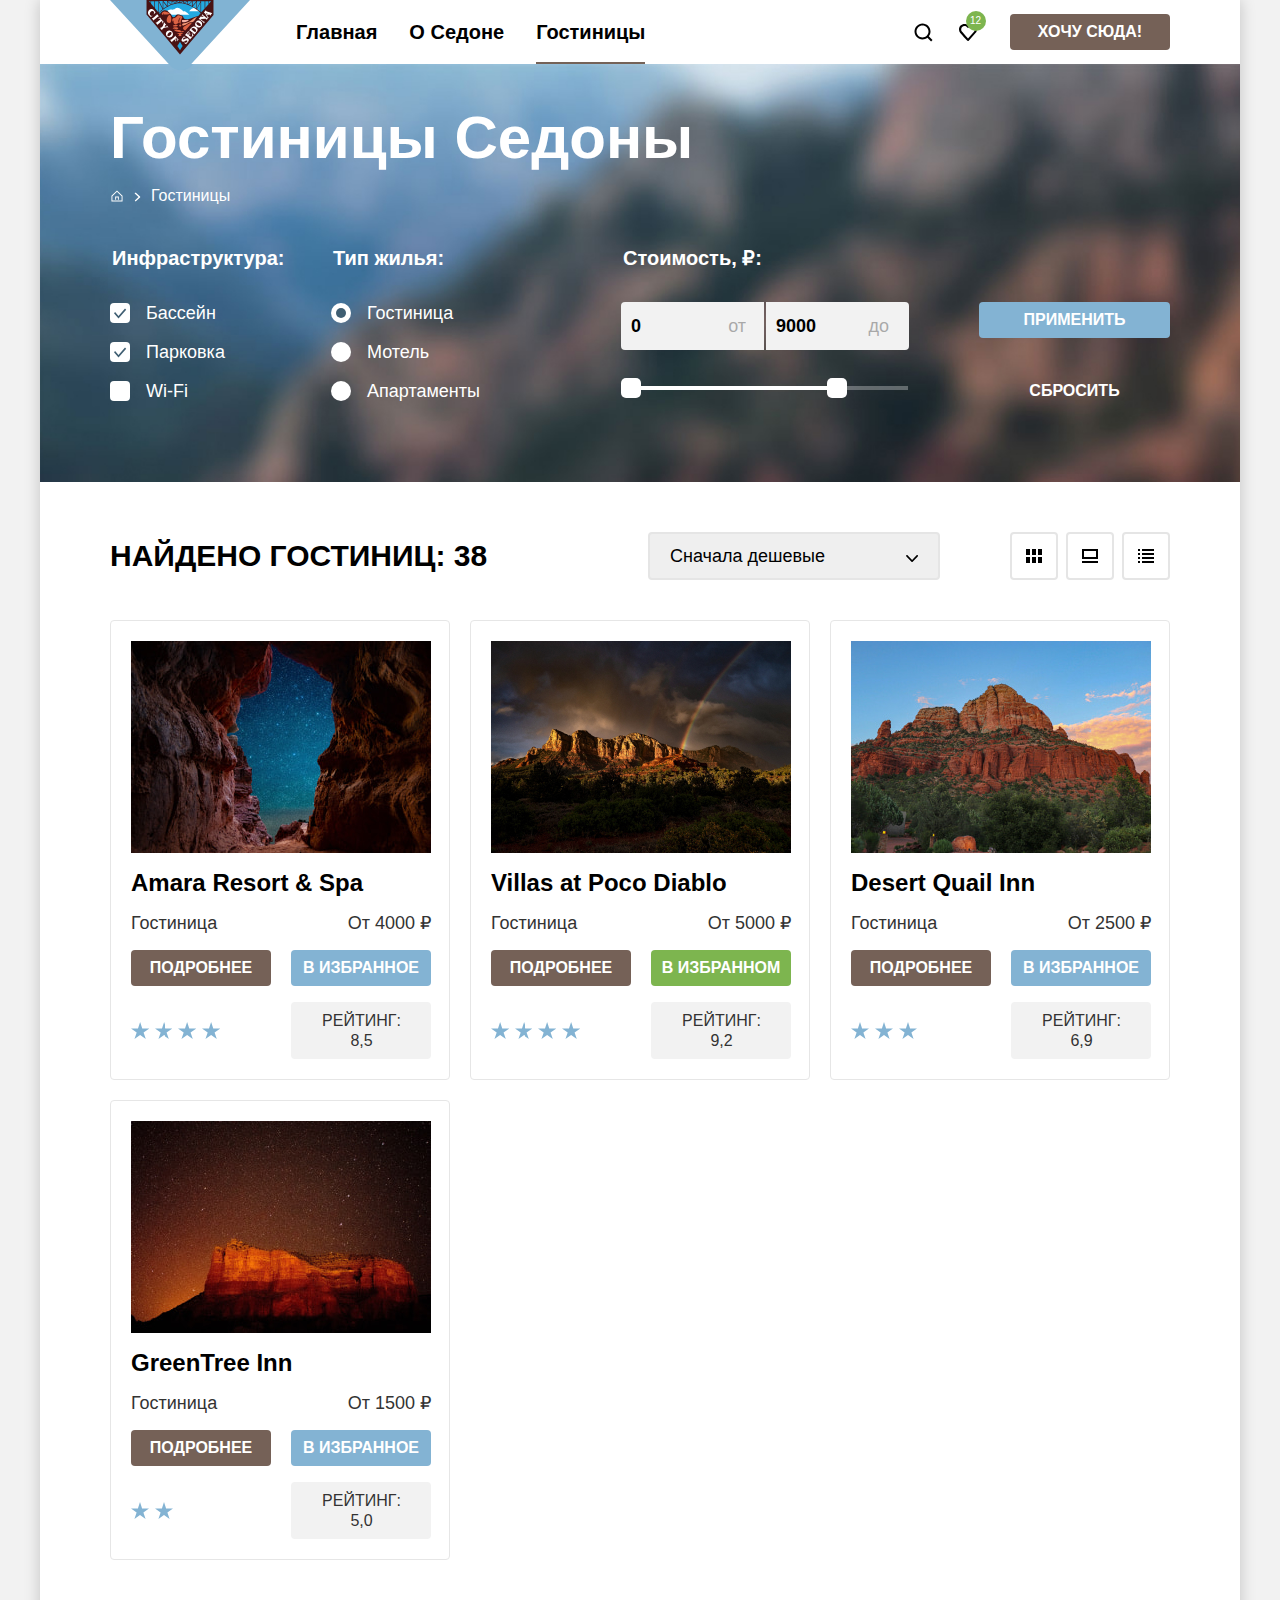
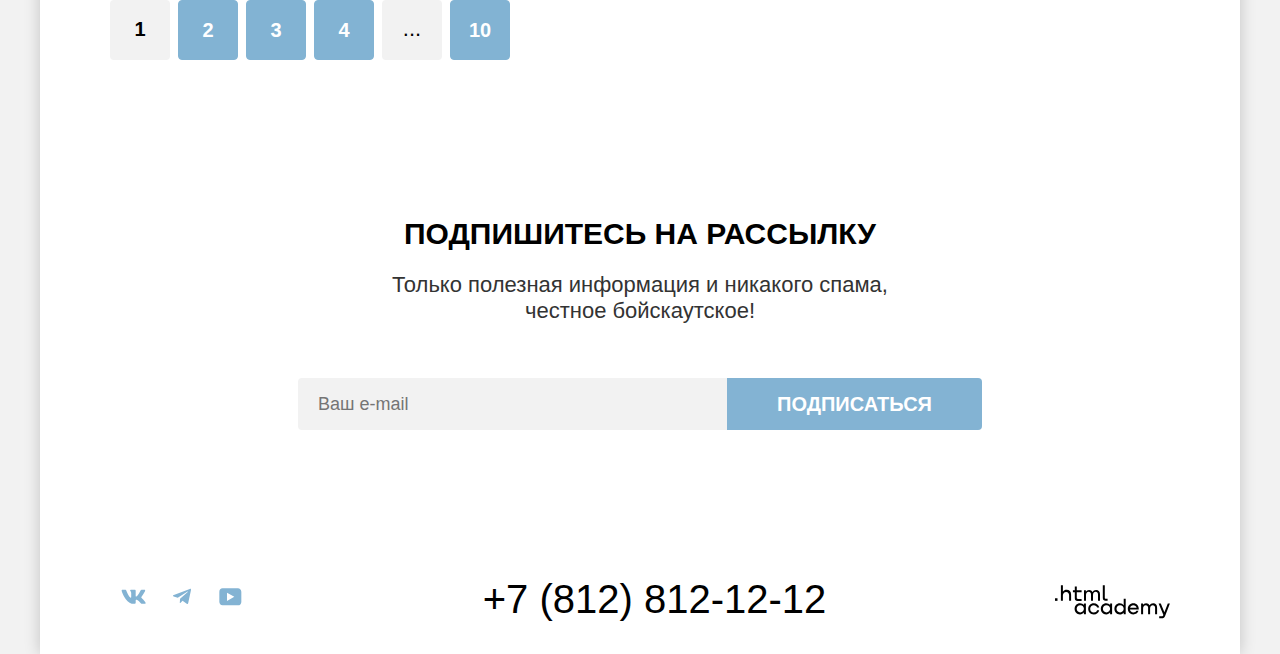
==== commit fd9eee88: "Завершает вёрстку всех компонентов" ====
--- a/catalog.html
+++ b/catalog.html
@@ -65,73 +65,87 @@
 
               <h2 class="visually-hidden">Фильтр</h2>
 
-              <fieldset class="filter-group filter-group-infrastucture">
-                <legend class="filter-title">Инфраструктура:</legend>
-                <ul class="filter-list">
-                  <li class="filter-item">
-                    <label>
-                      <input class="control-input" type="checkbox" name="pool" checked>
-                      Бассейн
-                    </label>
-                  </li>
-                  <li class="filter-item">
-                    <label>
-                      <input class="control-input" type="checkbox" name="parking" checked>
-                      Парковка
-                    </label>
-                  </li>
-                  <li class="filter-item">
-                    <label>
-                      <input class="control-input" type="checkbox" name="Wi-Fi">
-                      Wi-Fi
-                    </label>
-                  </li>
-                </ul>
-              </fieldset>
-
-              <fieldset class="filter-group filter-group-apartment">
-                <legend class="filter-title">Тип жилья:</legend>
-                <ul class="filter-list">
-                  <li class="filter-item">
-                    <label>
-                      <input class="control-input" type="radio" name="type-group" value="hotel" checked>
-                      Гостиница
-                    </label>
-                  </li>
-                  <li class="filter-item">
-                    <label>
-                      <input class="control-input" type="radio" name="type-group" value="motel">
-                      Мотель
-                    </label>
-                  </li>
-                  <li class="filter-item">
-                    <label>
-                      <input class="control-input" type="radio" name="type-group" value="apartments">
-                      Апартаменты
-                    </label>
-                  </li>
-                </ul>
-              </fieldset>
-
-              <form class="filter-price" action="https://echo.htmlacademy.ru/" method="get">
+              <form class="sorter" action="https://echo.htmlacademy.ru/" method="get">
+
+                <div class="filter-wrapper">
+                  <fieldset class="filter-group filter-group-infrastucture">
+                    <legend class="filter-title">Инфраструктура:</legend>
+                    <ul class="filter-list">
+                      <li class="filter-item">
+                        <label class="control">
+                          <input class="visually-hidden control-input" type="checkbox" name="pool" checked>
+                          <span class="checkbox-input"></span>
+                          Бассейн
+                        </label>
+                      </li>
+                      <li class="filter-item">
+                        <label class="control">
+                          <input class="visually-hidden control-input" type="checkbox" name="parking" checked>
+                          <span class="checkbox-input"></span>
+                          Парковка
+                        </label>
+                      </li>
+                      <li class="filter-item">
+                        <label class="control">
+                          <input class="visually-hidden control-input" type="checkbox" name="Wi-Fi">
+                          <span class="checkbox-input"></span>
+                          Wi-Fi
+                        </label>
+                      </li>
+                    </ul>
+                  </fieldset>
+
+                  <fieldset class="filter-group filter-group-apartment">
+                    <legend class="filter-title">Тип жилья:</legend>
+                    <ul class="filter-list">
+                      <li class="filter-item">
+                        <label class="control">
+                          <input class="visually-hidden control-input" type="radio" name="type-group" value="hotel" checked>
+                          <span class="radio-input"></span>
+                          Гостиница
+                        </label>
+                      </li>
+                      <li class="filter-item">
+                        <label class="control">
+                          <input class="visually-hidden control-input" type="radio" name="type-group" value="motel">
+                          <span class="radio-input"></span>
+                          Мотель
+                        </label>
+                      </li>
+                      <li class="filter-item">
+                        <label class="control">
+                          <input class="visually-hidden control-input" type="radio" name="type-group" value="apartments">
+                          <span class="radio-input"></span>
+                          Апартаменты
+                        </label>
+                      </li>
+                    </ul>
+                  </fieldset>
+                </div>
 
                 <fieldset class="filter-group filter-group-price">
                   <legend class="filter-title">Стоимость, ₽:</legend>
-                    <ul class="price-list">
-                      <li class="price-item">
-                        <label class="price price-from">
-                          <input class="price-input" type="number" value="0">
-                          от
-                        </label>
-                        <label class="price price-to">
-                          <input class="price-input" type="number" value="9000">
-                            до
-                        </label>
-                      </li>
-                      <li class="price-item-linear">
-                        <!-- Ползунок -->
-                      </li>
-                    </ul>
+                  <div class="price-wrapper">
+                    <label class="label-from">
+                      <input class="price-input price-input-from" type="number" value="0">
+                      <span class="input-from">от</span>
+                    </label>
+                    <label class="label-to">
+                      <input class="price-input price-input-to" type="number" value="9000">
+                      <span class="input-to">до</span>
+                    </label>
+                  </div>
+
+                  <div class="range">
+                    <div class="range-bar" style="left: 0; width: 226px;">
+                      <button class="range-toggle toggle-min">
+                        <span class="visually-hidden">Изменить минимальную цену</span>
+                      </button>
+                      <button class="range-toggle toggle-max">
+                        <span class="visually-hidden">Изменить максимальную цену</span>
+                      </button>
+                    </div>
+                  </div>
                 </fieldset>
 
                 <ul class="filter-buttons">
@@ -160,13 +174,13 @@
             </select>
             <div class="view-button-box">
               <a class="view-button-link button-table-view" href="#">
-                <span class="visually-hidden">Показать карточки</span>
+                <span class="visually-hidden">Показать в виде таблицы</span>
               </a>
               <a class="view-button-link button-large-view" href="#">
                 <span class="visually-hidden">Показать в большом формате</span>
               </a>
               <a class="view-button-link button-list-view" href="#">
-                <span class="visually-hidden">Показать список</span>
+                <span class="visually-hidden">Показать списком</span>
               </a>
             </div>
           </div>
@@ -278,7 +292,7 @@
             </li>
             <li class="pagination-item pagination-item-next">
                 <span class="visually-hidden">Следующая страница</span>
-                <span class="pagination-dots">...</span>
+                ...
             </li>
             <li class="pagination-item">
               <a class="pagination-link last-pagination-link" href="#">10</a>
@@ -356,6 +370,7 @@
         </a>
 
       </footer>
+
     </div>
   </body>
 </html>
--- a/styles/styles.css
+++ b/styles/styles.css
@@ -140,6 +140,10 @@
 
 .navigation-link:hover{
   opacity: 0.6;
+}
+
+.navigation-link:active{
+  opacity: 0.3;
 }
 
 .navigation-link-current::after{
@@ -643,10 +647,17 @@
   opacity: 0.3;
 }
 
-.filter{
+.sorter{
   display: flex;
   flex-wrap: wrap;
-  /*justify-content: space-between;*/
+  justify-content: space-between;
+}
+
+.filter-wrapper{
+  display: grid;
+  grid-template-columns: repeat(2, 151px);
+  gap: 32px 70px;
+  margin-right: auto;
 }
 
 .filter-group{
@@ -656,9 +667,9 @@
   padding: 0;
 }
 
-.filter-group-infrastucture,
 .filter-group-price{
   margin-right: 70px;
+  max-width: 288px;
 }
 
 .filter-title{
@@ -676,76 +687,181 @@
   line-height: 23px;
 }
 
-.filter-item{
+.filter-item:not(:last-child){
   margin-bottom: 16px;
 }
 
-.filter-item:last-child{
-  margin-bottom: 0;
-}
-
-.control-input{
+.control{
+  position: relative;
+  display: block;
+  padding-left: 36px;
+}
+
+.checkbox-input,
+.radio-input{
+  position: absolute;
+  width: 20px;
+  height: 20px;
+  left: 0;
+  top: 1px;
+  background-color: #FFFFFF;
+  border-radius: 4px;
+  margin-right: 16px;
+}
+
+.radio-input{
+  border-radius: 50%;
+}
+
+.control:hover{
+  opacity: 0.6;
+}
+
+.control:focus-within .checkbox-input,
+.control:focus-within .radio-input{
+  outline: 3px solid #83B3D3;
+}
+
+.control:active{
+  opacity: 0.3;
+}
+
+.control-input:disabled + .checkbox-input{
+  color: #E5E5E5
+}
+
+.control-input[type="checkbox"]:checked + .checkbox-input{
+  background-image: url(../images/tick.svg);
+  background-repeat: no-repeat;
+  background-position: center;
+}
+
+.control-input[type="radio"]:checked + .radio-input::after{
+  content: "";
+  position: absolute;
+  width: 10px;
+  height: 10px;
+  border-radius: 50%;
+  background-color: #3F5E72;
+  left: 5px;
+  top: 5px;
+}
+
+.filter-buttons{
+  padding: 0;
+  margin: 0;
+  list-style: none;
+}
+
+.price-wrapper{
+  display: flex;
+  justify-content: center;
+  margin-bottom: 36px;
+}
+
+.price-input{
+  appearance: textfield;
+  width: 143px;
+  padding: 12px 41px 12px 10px;
+  box-sizing: border-box;
+  border: none;
+  color:  #000000;
+  background-color: #F2F2F2;
+  font-family: inherit;
+  font-size: 18px;
+  font-style: normal;
+  font-weight: 700;
+  line-height: 24px;
+}
+
+.price-input::-webkit-outer-spin-button,
+.price-input::-webkit-inner-spin-button{
+  appearance: none;
+  margin: 0;
+}
+
+.price-input-from{
+  border-radius: 4px 0 0 4px;
+  margin-right: 2px;
+}
+
+.price-input-to{
+  border-radius: 0 4px 4px 0;
+}
+
+.price-input:hover{
+  background-color: #E6E6E6;
+}
+
+.price-input:focus{
+  background-color: #E6E6E6;
+  outline: 3px solid #83B3D3;
+}
+
+.input-to,
+.input-from{
+  color: #000;
+  font-weight: 400;
+  line-height: 24px;
+  top: 12px;
+  right: 20px;
+  position: absolute;
+  opacity: 0.3;
+}
+
+.label-from{
+  position: relative;
+}
+
+.label-to{
+  position: relative;
+}
+
+.range{
+  position: relative;
+  width: 287px;
+  height: 4px;
+  background-color: #FFFFFF4d;
+}
+
+.range-bar{
+  position: absolute;
+  height: 4px;
+  background-color:#FFFFFF;
+}
+
+.range-toggle{
+  position: absolute;
   width: 20px;
   height: 20px;
   background-color: #FFFFFF;
-  appearance: none;
-  margin: 0;
-  margin-right: 16px;
-}
-
-input[type="checkbox"]{
-  border-radius: 4px;
-}
-
-.filter-group-infrastucture input[checked]{
-  background-image: url(../images/tick.svg);
-  background-repeat: no-repeat;
-  background-position: center;
-}
-
-input[type="radio"]{
-  border-radius: 50%;
-}
-
-.filter-group-apartment input[checked]{
-  background-image: url(../images/tick-circle.svg);
-  background-repeat: no-repeat;
-  background-position: center;
-}
-
-.filter-price{
-  margin-left: auto;
-  display: flex;
-  justify-content: space-between;
-}
-
-.price-list,
-.filter-buttons{
-  padding: 0;
-  margin: 0;
-  list-style: none;
-}
-
-.price-list{
-  display: flex;
-  justify-content: space-between;
-  align-items: center;
-}
-
-.price-input{
-  appearance: none;
-  width: 143px;
-  padding: 12px 20px;
-  box-sizing: border-box;
+  border-radius: 5px;
   border: none;
-}
-
-.price-from .price-input{
-  border-radius: 4px 0 0 4px;
-}
-
-.price-to .price-input{
-  border-radius: 0 4px 4px 0;
+  cursor: pointer;
+}
+
+.range-toggle:hover{
+  box-shadow: 0 4px 10px #00000040;
+}
+
+.range-toggle:focus{
+  outline: 3px solid #83B3D3;
+}
+
+.range-toggle:active{
+  outline: 2px solid #83B3D3;
+  box-shadow: 0 7px 15px #00000066;
+}
+
+.toggle-min{
+  top: 50%;
+  transform: translateY(-50%);
+}
+
+.toggle-max{
+  right: 0;
+  top: 50%;
+  transform: translateY(-50%);
 }
 
 .filter-button{
@@ -1017,26 +1133,290 @@
   padding: 11px 18px 13px 18px;
 }
 
-.pagination-link:hover{
+.pagination-link:not(.pagination-current):hover{
   background-color: #68A2CA;
 }
 
-.pagination-link:focus{
+.pagination-link:not(.pagination-current):focus{
   background-color: #68A2CA;
 }
 
-.pagination-link:active{
+.pagination-link:not(.pagination-current):active{
   color: #FFFFFF4D;
 }
 
-.pagination-current:hover{
+.modal-container{
+  position: fixed;
+  background-color: rgba(242, 242, 242, 0.8);
+  top: 0;
+  left: 0;
+  width: 100%;
+  height: 100%;
+  display: flex;
+}
+
+.modal-container-close{
+  display: none;
+}
+
+.modal{
+  margin: auto;
+  width: 717px;
+  padding: 64px 70px;
+  box-sizing: border-box;
+  background-color: #FFFFFF;
+  box-shadow: 0px 25px 50px 0px rgba(0, 0, 0, 0.15);
+  border-radius: 30px;
+  position: relative;
+}
+
+.modal-close-button{
+  position: absolute;
+  padding: 0;
+  border: none;
+  width: 52px;
+  height: 52px;
+  top: 64px;
+  right: 52px;
+  background-color: rgba(242, 242, 242, 1);
+  border-radius: 50%;
+}
+
+.modal-close-button::after{
+  content: "";
+  position: absolute;
+  background-image: url(../images/close.svg);
+  background-repeat: no-repeat;
+  width: 20px;
+  height: 20px;
+  top: 16px;
+  left: 16px;
+  cursor: pointer;
+}
+
+.modal-close-button:hover{
+  background-color: rgba(230, 230, 230, 1);
+}
+
+.modal-close-button:focus{
+  background-color: rgba(230, 230, 230, 1);
+  outline: 3px solid rgba(131, 179, 211, 1);
+}
+
+.modal-close-button:active{
+  opacity: 0.3;
+  background-color: rgba(230, 230, 230, 1);
+}
+
+.modal-title{
+  margin: 0;
+  margin-bottom: 64px;
+  color: #000;
+  font-family: inherit;
+  font-size: 30px;
+  font-weight: 700;
+  line-height: 36px;
+  text-transform: uppercase;
+  padding-right: 40px;
+}
+
+.modal-form p{
+  margin: 0;
+}
+
+.field-group{
+  display: grid;
+  grid-template-columns: 137px 1fr;
+  grid-template-rows: repeat(4, 48px);
+  align-items: center;
+}
+
+.modal-error{
+  font-family: inherit;
+  font-size: 16px;
+  font-weight: 400;
+  line-height: 21px;
+  grid-column: 2/4;
+  padding: 0 20px;
+}
+
+.arrival-date-error{
+  color: #FF5757;
+}
+
+.modal-people-wrapper{
+  display: flex;
+  justify-content: space-between;
+  align-items: center;
+}
+
+.modal-label{
+  color: #000;
+  font-family: inherit;
+  font-size: 20px;
+  font-weight: 700;
+  line-height: 24px;
+  text-transform: capitalize;
+}
+
+.field{
+  color: #000;
+  font-family: inherit;
+  font-size: 18px;
+  line-height: 24px;
+  font-weight: 700;
+  padding: 12px 20px;
+  box-sizing: border-box;
+  border: none;
+  border-radius: 4px;
   background-color: #F2F2F2;
-}
-
-.pagination-current:focus{
+  background-image: url(../images/calendar.svg);
+  background-repeat: no-repeat;
+  background-position: right 20px center;
+}
+
+.field:hover{
+  background-color: #E6E6E6;
+}
+
+.field:focus{
+  background-color: #E6E6E6;
+  outline: 3px solid #83B3D3;
+}
+
+.modal-people-wrapper{
+  margin-bottom: 48px;
+}
+
+.field-people{
+  display: flex;
+  align-items: center;
+  max-width: 247px;
+}
+
+.adults-label{
+  margin-right: 46px;
+}
+
+.child-label label{
+  margin-right: 82px;
+}
+
+.quantity-input{
   background-color: #F2F2F2;
-}
-
-.pagination-current:active{
+  border: none;
+  width: 31px;
+  padding: 14px 0;
+  box-sizing: border-box;
+  font-family: inherit;
+  color:  #000000;
+  text-align: center;
+  font-size: 18px;
+  font-weight: 700;
+  line-height: 20px;
+  appearance: textfield;
+}
+
+.quantity-input::-webkit-outer-spin-button,
+.quantity-input::-webkit-inner-spin-button{
+  appearance: none;
+  margin: 0;
+}
+
+.quantity-button{
+  width: 40px;
+  height: 48px;
+  padding: 14px 10px;
+  box-sizing: border-box;
+  border: none;
+  border-radius: 4px 0 0 4px;
   background-color: #F2F2F2;
 }
+
+.plus-button{
+  border-radius: 0 4px 4px 0;
+}
+
+.quantity-button:hover path{
+  fill: #000000;
+  fill-opacity: 1;
+}
+
+.quantity-button:focus path{
+  fill: #000000;
+  fill-opacity: 1;
+}
+
+.quantity-button:focus svg{
+  outline: 3px solid #82B3D3;
+  border-radius: 4px;
+}
+
+.quantity-button:active path{
+  fill-opacity: 0.2;
+}
+
+.child-label{
+  position: relative;
+}
+
+.tooltip {
+  position: absolute;
+  width: 26px;
+  height: 26px;
+  right: 46px;
+  margin-left: 10px;
+}
+
+.tooltip-toggle {
+  border: none;
+  padding: 0;
+  margin: 0;
+  display: block;
+  width: 26px;
+  height: 26px;
+  background-color: #83B3D3;
+  border-radius: 50%;
+}
+
+.tooltip-text{
+  display: block;
+  color: #FFFFFF;
+  font-family: inherit;
+  font-size: 16px;
+  font-weight: 400;
+  line-height: 20px;
+  width: 256px;
+  padding: 15px 18px 18px 22px;
+  box-sizing: border-box;
+  border-radius: 10px;
+  background-color: #333333;
+  box-shadow: 0px 15px 30px 0px rgba(0, 0, 0, 0.30);
+  position: relative;
+  left: -115px;
+  top: 15px;
+  display: none;
+}
+
+.tooltip-text::before{
+  content: "";
+  position: absolute;
+  background-image: url(../images/triangle.svg);
+  top: -9px;
+  left: 118px;
+  width: 19px;
+  height: 9px;
+}
+
+.tooltip-toggle:hover + .tooltip-text,
+.tooltip-toggle:focus + .tooltip-text {
+  display: block;
+}
+
+.modal-search-button{
+  border-radius: 10px;
+  padding: 18px 20px;
+  font-size: 20px;
+  line-height: 24px;
+  width: 577px;
+}
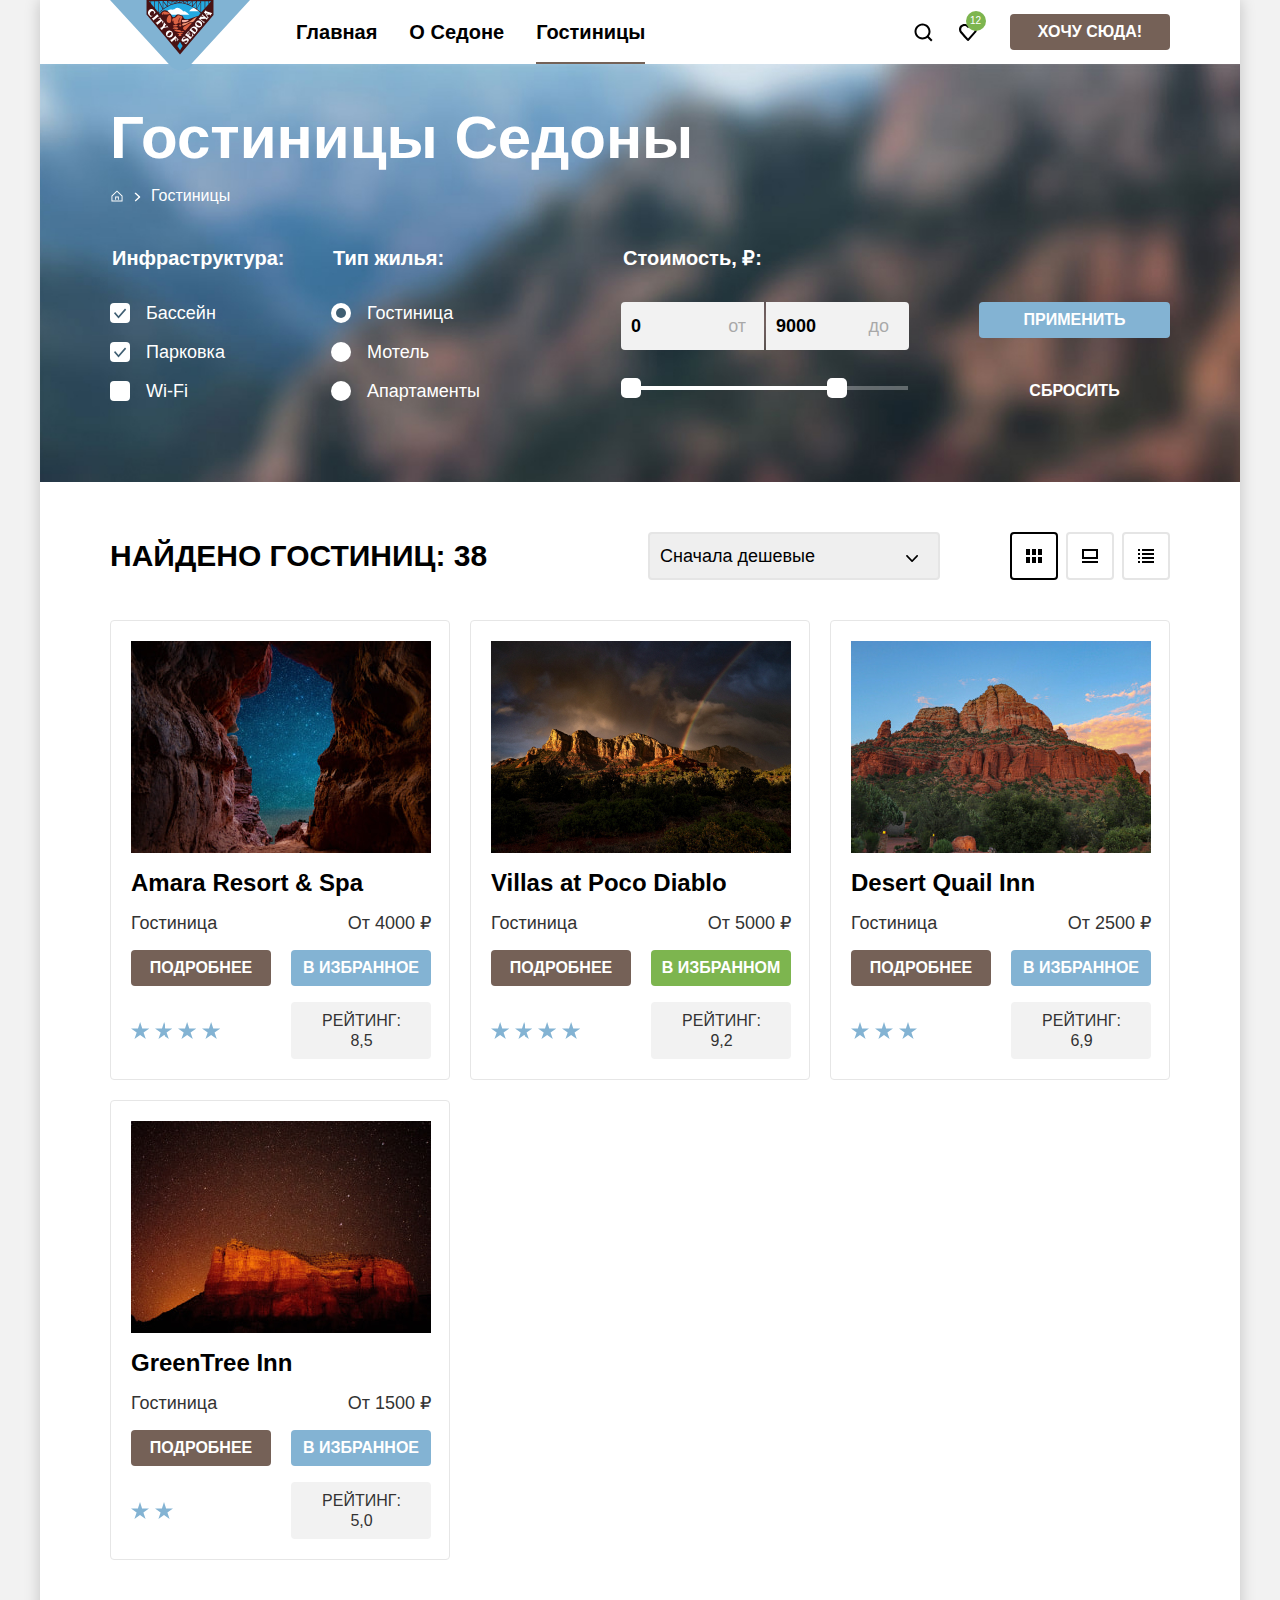
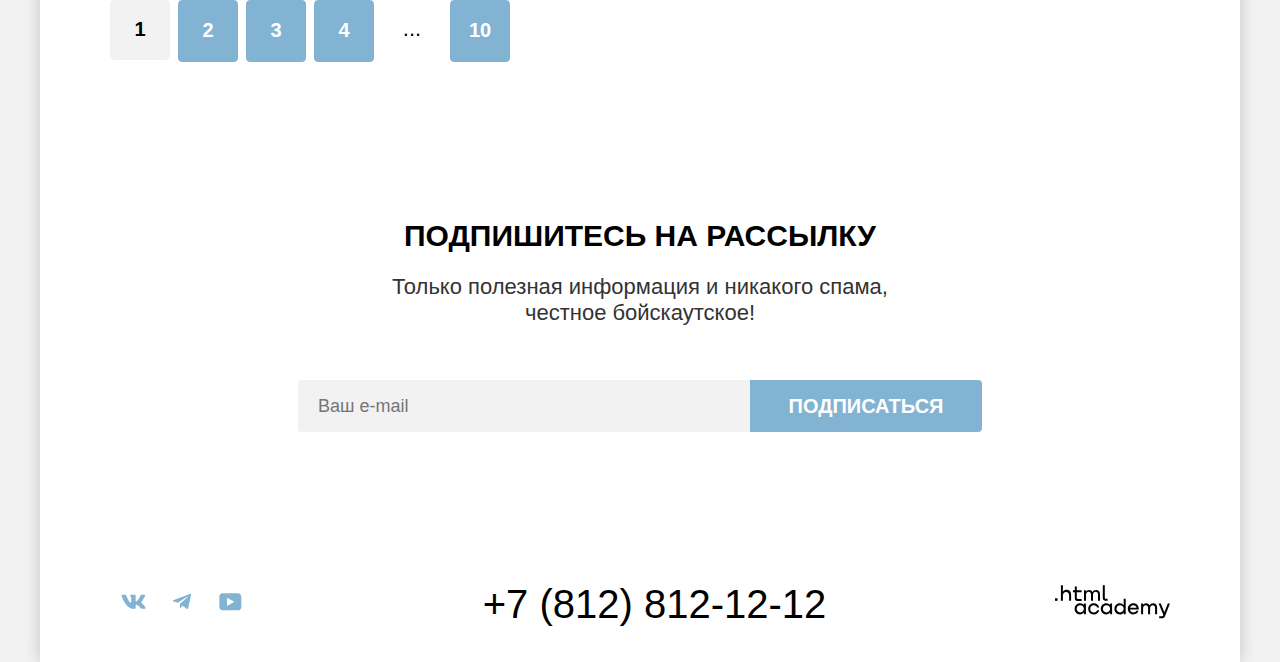
==== commit ddf24056: "Редактирует модальное окно" ====
--- a/catalog.html
+++ b/catalog.html
@@ -3,6 +3,7 @@
   <head>
     <meta charset="utf-8">
     <title>HTML Academy: Седона</title>
+    <link rel="icon" type="image/png" sizes="32x32" href="images/favicon-32x32.png">
     <link rel="stylesheet" href="styles/styles.css">
   </head>
   <body>
@@ -47,7 +48,6 @@
       <main class="main-inner">
         <section class="filter-content">
           <div class="filter-container">
-
             <h1 class="content-title">Гостиницы Седоны</h1>
 
             <ul class="breadcrumbs">
@@ -62,9 +62,7 @@
             </ul>
 
             <div class="filter">
-
               <h2 class="visually-hidden">Фильтр</h2>
-
               <form class="sorter" action="https://echo.htmlacademy.ru/" method="get">
 
                 <div class="filter-wrapper">
@@ -126,22 +124,22 @@
                 <fieldset class="filter-group filter-group-price">
                   <legend class="filter-title">Стоимость, ₽:</legend>
                   <div class="price-wrapper">
-                    <label class="label-from">
-                      <input class="price-input price-input-from" type="number" value="0">
-                      <span class="input-from">от</span>
+                    <label class="label-min">
+                      <input class="price-input price-input-min" type="number" name="price-min" value="0" min="0" required>
+                      <span class="input-min">от</span>
                     </label>
-                    <label class="label-to">
-                      <input class="price-input price-input-to" type="number" value="9000">
-                      <span class="input-to">до</span>
+                    <label class="label-max">
+                      <input class="price-input price-input-max" type="number" name="price-max" value="9000" required>
+                      <span class="input-max">до</span>
                     </label>
                   </div>
 
                   <div class="range">
                     <div class="range-bar" style="left: 0; width: 226px;">
-                      <button class="range-toggle toggle-min">
+                      <button class="range-toggle toggle-min" type="button">
                         <span class="visually-hidden">Изменить минимальную цену</span>
                       </button>
-                      <button class="range-toggle toggle-max">
+                      <button class="range-toggle toggle-max" type="button">
                         <span class="visually-hidden">Изменить максимальную цену</span>
                       </button>
                     </div>
@@ -173,13 +171,13 @@
               <option value="popular">Сначала популярные</option>
             </select>
             <div class="view-button-box">
-              <a class="view-button-link button-table-view" href="#">
+              <a class="view-button-link view-button-table view-button-current" href="#">
                 <span class="visually-hidden">Показать в виде таблицы</span>
               </a>
-              <a class="view-button-link button-large-view" href="#">
+              <a class="view-button-link view-button-large" href="#">
                 <span class="visually-hidden">Показать в большом формате</span>
               </a>
-              <a class="view-button-link button-list-view" href="#">
+              <a class="view-button-link view-button-list" href="#">
                 <span class="visually-hidden">Показать списком</span>
               </a>
             </div>
@@ -189,7 +187,7 @@
             <li class="card-item">
 
               <a class="card-item-link" href="#" tabindex="-1">
-                <img src="images/catalog-hotels/hotel-1.jpg" width="300" height="212" alt="Вид из пещеры на звездное небо">
+                <img src="images/catalog-hotels/hotel-1.jpg" width="300" height="212" alt="Вид из пещеры на звездное небо.">
               </a>
 
               <a class="card-header-link" href="#" tabindex="-1">
@@ -211,7 +209,7 @@
 
             <li class="card-item">
               <a class="card-item-link" href="#" tabindex="-1">
-                <img src="images/catalog-hotels/hotel-2.jpg" width="300" height="212" alt="Радуга над каньоном">
+                <img src="images/catalog-hotels/hotel-2.jpg" width="300" height="212" alt="Радуга над каньоном.">
               </a>
 
               <a class="card-header-link" href="#" tabindex="-1">
@@ -233,7 +231,7 @@
 
             <li class="card-item">
               <a class="card-item-link" href="#" tabindex="-1">
-                <img src="images/catalog-hotels/hotel-3.jpg" width="300" height="212" alt="Каньон в ранее утро">
+                <img src="images/catalog-hotels/hotel-3.jpg" width="300" height="212" alt="Каньон в ранее утро.">
               </a>
 
               <a class="card-header-link" href="#" tabindex="-1">
@@ -255,7 +253,7 @@
 
             <li class="card-item">
               <a class="card-item-link" href="#" tabindex="-1">
-                <img src="images/catalog-hotels/hotel-4.jpg" width="300" height="212" alt="Каньон на фоне ночного, усыпанного звездами неба">
+                <img src="images/catalog-hotels/hotel-4.jpg" width="300" height="212" alt="Каньон на фоне ночного, усыпанного звездами неба.">
               </a>
 
               <a class="card-header-link" href="#" tabindex="-1">
@@ -353,7 +351,7 @@
         <a class="phone-number" href="tel:+78128121212">+7 (812) 812-12-12</a>
 
         <a class="copyright-logo" href="https://htmlacademy.ru/">
-          <svg aria-hidden="true" focusable="false" width="115" height="34" viewBox="0 0 115 34" fill="none" xmlns="http://www.w3.org/2000/svg">
+          <svg role="img" aria-label="Логотип копирайта." aria-hidden="true" focusable="false" width="115" height="34" viewBox="0 0 115 34" fill="none" xmlns="http://www.w3.org/2000/svg">
             <path d="M0 13.2564V15.8564H2.5V13.2564H0Z" fill="currentColor"/>
             <path d="M11.6 4.85645C10 4.85645 8.8 5.55645 8 6.55645H7.9V0.356445H5.9V15.8564H7.9V10.5564C7.9 8.45645 9.2 6.95645 11.2 6.95645C13 6.95645 14.1 8.35645 14.1 10.1564V15.8564H16.1V9.75644C16.2 6.75644 14.3 4.85645 11.6 4.85645Z" fill="currentColor"/>
             <path d="M26.6 5.15645H21.8V1.45645H19.8V5.25645H17.9V7.25645H19.8V13.2564C19.8 14.9564 20.8 15.9564 22.5 15.9564H26.6V13.9564H22.9C22.2 13.9564 21.8 13.5564 21.8 12.8564V7.15645H26.6V5.15645Z" fill="currentColor"/>
--- a/styles/styles.css
+++ b/styles/styles.css
@@ -1,24 +1,24 @@
-@font-face{
+@font-face {
   font-family: "PT Sans";
   font-weight: 400;
   font-style: normal;
-  src: url(../fonts/ptsans-400.woff2) format(woff2);
+  src: url("../fonts/ptsans-400.woff2") format(woff2);
   font-display: swap;
 }
 
-@font-face{
+@font-face {
   font-family: "PT Sans";
   font-weight: 700;
   font-style: normal;
-  src: url(../fonts/ptsans-700.woff2) format(woff2);
+  src: url("../fonts/ptsans-700.woff2") format(woff2);
   font-display: swap;
 }
 
-html{
+html {
   height: 100%;
 }
 
-body{
+body {
   margin: 0;
   height: 100%;
   font-family: "PT Sans", sans-serif;
@@ -28,7 +28,7 @@
   background-color: #F2F2F2;
 }
 
-.button{
+.button {
   font-family: inherit;
   color: #ffffff;
   text-align: center;
@@ -46,39 +46,39 @@
   display: inline-block;
 }
 
+.link-button {
+  font-family: inherit;
+  background-color: #756157;
+  display: block;
+  cursor: pointer;
+}
+
+.active-button {
+  background-color: #7DB54F;
+}
+
 .button:hover,
-.button:focus{
+.button:focus {
   background-color: #68A2CA;
 }
 
 .button:active,
 .link-button:active,
-.active-button:active{
+.active-button:active {
   opacity: 0.3;
 }
 
-.button:disabled{
+.button:disabled {
   background-color: #E5E5E5;
 }
 
-.link-button{
-  font-family: inherit;
-  background-color: #756157;
-  display: block;
-  cursor: pointer;
-}
-
 .link-button:hover,
-.link-button:focus{
+.link-button:focus {
   background-color: #615048;
 }
 
-.active-button{
-  background-color: #7DB54F;
-}
-
 .active-button:hover,
-.active-button:focus{
+.active-button:focus {
   background-color: #6C9E42;
 }
 
@@ -93,39 +93,44 @@
   overflow: hidden;
 }
 
-.page-container{
+img{
+  max-width: 100%;
+  object-fit: contain;
+}
+
+.page-container {
   display: flex;
   flex-direction: column;
   background-color: #ffffff;
-  box-shadow: 0px 0px 15px 0px rgba(0, 0, 0, 0.20);
+  box-shadow: 0 0 15px 0 rgba(0, 0, 0, 0.20);
   min-height: 100%;
   margin: 0 auto;
   width: 1200px;
 }
 
-.page-header{
+.page-header {
   display: flex;
   padding: 0 70px;
 }
 
-.nav-logo{
+.nav-logo {
   margin-right: 30px;
   margin-bottom: -6px;
   display: block;
   z-index: 1;
 }
 
-.logo{
-  display: block;
-}
-
-.navigation{
+.logo {
+  display: block;
+}
+
+.navigation {
   display: flex;
   justify-content: space-between;
   width: 890px;
 }
 
-.navigation-link{
+.navigation-link {
   font-family: inherit;
   font-size: 20px;
   line-height: 24px;
@@ -138,15 +143,15 @@
   position: relative;
 }
 
-.navigation-link:hover{
+.navigation-link:hover {
   opacity: 0.6;
 }
 
-.navigation-link:active{
+.navigation-link:active {
   opacity: 0.3;
 }
 
-.navigation-link-current::after{
+.navigation-link-current::after {
   content: "";
   position: absolute;
   width: inherit;
@@ -157,7 +162,7 @@
   right: 16px;
 }
 
-.navigation-list{
+.navigation-list {
   margin: 0;
   padding: 0;
   display: flex;
@@ -166,7 +171,7 @@
   list-style-type: none;
 }
 
-.navigation-user{
+.navigation-user {
   margin: 0;
   padding: 0;
   display: flex;
@@ -176,30 +181,30 @@
 }
 
 .navigation-link-search,
-.navigation-link-favorites{
+.navigation-link-favorites {
   box-sizing: border-box;
   min-width: 44px;
   min-height: 64px;
   padding: 12px 22px;
 }
 
-.navigation-link-search{
-  background-image: url(../images/search.svg);
+.navigation-link-search {
+  background-image: url("../images/search.svg");
   background-position: center;
   background-repeat: no-repeat;
 }
 
-.navigation-link-favorites{
+.navigation-link-favorites {
   display: flex;
   flex-direction: column-reverse;
   justify-content: flex-end;
-  background-image: url(../images/heart.svg);
+  background-image: url("../images/heart.svg");
   background-position: center;
   background-repeat: no-repeat;
   padding: 0;
 }
 
-.number-of-likes{
+.number-of-likes {
   padding: 5px 5px 5px 4px;
   box-sizing: border-box;
   min-width: 20px;
@@ -214,22 +219,22 @@
   margin: 11px 4px 33px 20px;
 }
 
-.navigation-button-item{
+.navigation-button-item {
   margin-left: 20px;
   min-width: 160px;
 }
 
 .main-index,
-.main-inner{
+.main-inner {
   flex-grow: 1;
   text-align: center;
 }
 
-.hero{
+.hero {
   color: #000000;
   background-color: rgba(131, 179, 211, 0.2);
   background-size: contain, cover;
-  background-image: url(../images/divider.svg), url(../images/index-background.jpg);  /*отображается некорректно*/
+  background-image: url("../images/divider.svg"), url("../images/index-background.jpg");
   background-repeat: no-repeat;
   background-position: bottom, center;
   padding-top: 51px;
@@ -239,13 +244,13 @@
   height: 100%;
 }
 
-.hero-image{
+.hero-image {
   margin-left: auto;
   margin-right: auto;
   display: block;
 }
 
-.lead-section{
+.lead-section {
   display: block;
   color: #000000;
   font-size: 30px;
@@ -257,7 +262,7 @@
   margin-bottom: 25px;
 }
 
-.text-section{
+.text-section {
   font-size: 22px;
   font-weight: 400;
   line-height: 26px;
@@ -266,6 +271,12 @@
   margin-bottom: 21px;
 }
 
+.advantages .lead-section,
+.advantages .text-section {
+  padding-left: 200px;
+  padding-right: 200px;
+}
+
 .advantages-list{
   margin: 0;
   padding: 0;
@@ -281,7 +292,9 @@
 }
 
 .advantages-text{
+  width: 400px;
   padding: 103px 85px;
+  box-sizing: border-box;
 }
 
 .desc{
@@ -356,14 +369,18 @@
   display: block;
   padding-top: 64px;
   margin-bottom: 20px;
-}
-
-.benefits-text{
+  padding-left: 200px;
+  padding-right: 200px;
+}
+
+.benefits-text {
   margin: 0;
   padding-bottom: 64px;
-}
-
-.benefits-list{
+  padding-left: 200px;
+  padding-right: 200px;
+}
+
+.benefits-list {
   margin: 0;
   padding: 0;
   display: flex;
@@ -371,34 +388,34 @@
   list-style-type: none;
 }
 
-.benefits-item{
+.benefits-item {
   background-color: rgba(131, 179, 211, 0.12);
   display: flex;
   flex-direction: column;
   box-sizing: border-box;
   width: 400px;
-  padding: 152px 85px 80px 85px;
+  padding: 152px 85px 80px;
   background-size: 75px 72px;
   background-repeat: no-repeat;
   background-position: 50% 81px;
 }
 
-.benefits-item .caption{
+.benefits-item .caption {
   margin-top: 30px;
   margin-bottom: 30px;
 }
 
-.benefits-icon-house{
-  background-image: url(../images/icon-house-advantage.svg);
+.benefits-icon-house {
+  background-image: url("../images/icon-house-advantage.svg");
 }
 
 .benefits-item-foot{
   background-color: #ffffff;
-  background-image: url(../images/icon-burger-advantage.svg);
+  background-image: url("../images/icon-burger-advantage.svg");
 }
 
 .benefits-icon-present{
-  background-image: url(../images/icon-present-advantage.svg);
+  background-image: url("../images/icon-present-advantage.svg");
 }
 
 .search-hotel{
@@ -415,12 +432,12 @@
   margin-bottom: 20px;
 }
 
-.search-hotel-text{
+.search-hotel-text {
   padding: 0;
   margin-bottom: 54px;
 }
 
-.search-hotel-button{
+.search-hotel-button {
   width: 376px;
   box-sizing: border-box;
   font-size: 20px;
@@ -430,33 +447,34 @@
   margin: 0 auto;
 }
 
-.subscribe{
-  padding: 96px 258px 104px 258px;
-}
-
-.subscribe-section{
-  width: 684px;
-}
-
-.subscribe-section .lead-section{
+.subscribe {
+  padding: 96px 200px 104px;
+}
+
+.subscribe-section {
+  width: 800px;
+}
+
+.subscribe-section .lead-section {
   margin-bottom: 20px;
   padding: 0;
 }
 
-.subscribe-section .text-section{
+.subscribe-section .text-section {
   margin-bottom: 54px;
   padding: 0;
 }
 
-.subscribe-form{
-  display: flex;
+.subscribe-form {
+  display: flex;
+  justify-content: center;
   width: 100%;
 }
 
-.main-subscribe{
+.main-subscribe {
   color: #ffffff;
   background-color: #82B3D3;
-  background-image: url(../images/subscribe-background.jpg);
+  background-image: url("../images/subscribe-background.jpg");
   background-repeat: no-repeat;
   background-size: cover;
   object-fit: cover;
@@ -465,11 +483,11 @@
 }
 
 .subscribe-lead,
-.subscribe-text{
+.subscribe-text {
   color: #ffffff;
 }
 
-.e-mail{
+.e-mail {
   font-family: inherit;
   color: #000000;
   font-size: 18px;
@@ -478,30 +496,34 @@
   background-color: #F2F2F2;
   padding: 12px 20px;
   width: 412px;
-  border-radius: 4px 0px 0px 4px;
+  border-radius: 4px 0 0 4px;
   border: none;
-}
-
-.subscribe-button{
+  flex-shrink: 0;
+}
+
+.subscribe-button {
   font-size: 20px;
   font-weight: 700;
   line-height: 36px;
-  padding: 8px 50px;
-  width: auto;
-  border-radius: 0px 4px 4px 0px;
-}
-
-.page-footer{
+  padding: 8px 10px;
+  min-width: 232px;
+  border-radius: 0 4px 4px 0;
+}
+
+.page-footer {
   display: flex;
   justify-content: space-between;
-  padding: 40px 70px 30px 70px;
-}
-
-.socials{
-  align-self: center;
-}
-
-.socials-list{
+  padding: 40px 70px 30px;
+  align-items: center;
+}
+
+.socials {
+  max-width: 145px;
+  margin-right: 40px;
+  padding: 5px 0;
+}
+
+.socials-list {
   padding: 0;
   margin: 0;
   display: flex;
@@ -558,15 +580,16 @@
 
 .copyright-logo{
   display: block;
-  align-self: flex-end;
   color: #000000;
+  margin-left: 40px;
+  padding: 8px 0;
 }
 
 .filter-content{
   color: #ffffff;
   background-color: #82B3D3;
   background-size: cover;
-  background-image: url(../images/filter-content-background.jpg);
+  background-image: url("../images/filter-content-background.jpg");
   background-repeat: no-repeat;
   object-fit: cover;
   max-width: 100%;
@@ -574,7 +597,7 @@
 }
 
 .filter-container{
-  padding: 35px 70px 70px 70px;
+  padding: 35px 70px 70px;
 }
 
 .content-title{
@@ -610,7 +633,7 @@
 }
 
 .breadcrumbs-link-home{
-  background-image: url(../images/breadcrumbs-house.svg);
+  background-image: url("../images/breadcrumbs-house.svg");
   background-repeat: no-repeat;
   background-size: 12px 12px;
   width: 13px;
@@ -626,7 +649,7 @@
 .breadcrumbs-item::before{
   content: "";
   position: absolute;
-  background-image: url(../images/arrow.svg);
+  background-image: url("../images/arrow.svg");
   background-repeat: no-repeat;
   background-size: contain;
   width: 7px;
@@ -695,6 +718,7 @@
   position: relative;
   display: block;
   padding-left: 36px;
+  cursor: pointer;
 }
 
 .checkbox-input,
@@ -722,6 +746,11 @@
   outline: 3px solid #83B3D3;
 }
 
+.control:focus .checkbox-input,
+.control:focus .radio-input{
+  outline: 3px solid #83B3D3;
+}
+
 .control:active{
   opacity: 0.3;
 }
@@ -731,7 +760,7 @@
 }
 
 .control-input[type="checkbox"]:checked + .checkbox-input{
-  background-image: url(../images/tick.svg);
+  background-image: url("../images/tick.svg");
   background-repeat: no-repeat;
   background-position: center;
 }
@@ -780,12 +809,12 @@
   margin: 0;
 }
 
-.price-input-from{
+.price-input-min{
   border-radius: 4px 0 0 4px;
   margin-right: 2px;
 }
 
-.price-input-to{
+.price-input-max{
   border-radius: 0 4px 4px 0;
 }
 
@@ -798,9 +827,13 @@
   outline: 3px solid #83B3D3;
 }
 
-.input-to,
-.input-from{
-  color: #000;
+.price-input:disabled{
+  background-color: #E5E5E5;
+}
+
+.input-min,
+.input-max{
+  color: #000000;
   font-weight: 400;
   line-height: 24px;
   top: 12px;
@@ -809,11 +842,11 @@
   opacity: 0.3;
 }
 
-.label-from{
+.label-min{
   position: relative;
 }
 
-.label-to{
+.label-max{
   position: relative;
 }
 
@@ -894,7 +927,7 @@
 }
 
 .catalog{
-  padding: 50px 70px 60px 70px;
+  padding: 50px 70px 60px;
 }
 
 .select{
@@ -914,7 +947,7 @@
 
 .select-control{
   width: 292px;
-  padding: 12px 20px 11px;
+  padding: 12px 35px 11px 10px;
   margin-right: 70px;
   box-sizing: border-box;
   border-radius: 4px;
@@ -923,9 +956,10 @@
   font-weight: 400;
   line-height: 21px;
   appearance: none;
-  background-image: url(../images/vector.svg);
+  background-image: url("../images/vector.svg");
   background-repeat: no-repeat;
   background-position: right 20px top 20px;
+  cursor: pointer;
 }
 
 .select-control:hover{
@@ -960,16 +994,20 @@
   background-position: center;
 }
 
-.button-table-view{
-  background-image: url(../images/icon-table-view.svg);
-}
-
-.button-large-view{
-  background-image: url(../images/icon-large-view.svg);
-}
-
-.button-list-view{
-  background-image: url(../images/icon-list-view.svg);
+.view-button-table{
+  background-image: url("../images/icon-table-view.svg");
+}
+
+.view-button-large{
+  background-image: url("../images/icon-large-view.svg");
+}
+
+.view-button-list{
+  background-image: url("../images/icon-list-view.svg");
+}
+
+.view-button-current{
+  border-color: #000000;
 }
 
 .view-button-link:hover{
@@ -1045,7 +1083,7 @@
 
 .stars{
   margin: auto 0;
-  background-image: url(../images/star.svg);
+  background-image: url("../images/star.svg");
   background-repeat: space no-repeat;
   height: 17px;
 }
@@ -1089,8 +1127,8 @@
 .pagination-link{
   display: block;
   min-width: 60px;
-  height: 60px;
-  padding: 11px 0 13px 0;
+  min-height: 60px;
+  padding: 11px 0 13px;
   box-sizing: border-box;
   background-color: #82B3D3;
   border: 1px solid #82B3D3;
@@ -1115,7 +1153,7 @@
   display: block;
   min-width: 60px;
   height: 60px;
-  padding: 16px 0 18px 0;
+  padding: 16px 0 18px;
   box-sizing: border-box;
   align-items: center;
   justify-content: center;
@@ -1124,13 +1162,11 @@
   font-weight: 400;
   line-height: 26px;
   color: #000000;
-  background-color: #F2F2F2;
-  border-radius: 4px;
   text-align: center;
 }
 
 .last-pagination-link{
-  padding: 11px 18px 13px 18px;
+  padding: 11px 18px 13px;
 }
 
 .pagination-link:not(.pagination-current):hover{
@@ -1154,18 +1190,18 @@
   height: 100%;
   display: flex;
 }
-
+/*
 .modal-container-close{
   display: none;
 }
-
+*/
 .modal{
   margin: auto;
   width: 717px;
   padding: 64px 70px;
   box-sizing: border-box;
   background-color: #FFFFFF;
-  box-shadow: 0px 25px 50px 0px rgba(0, 0, 0, 0.15);
+  box-shadow: 0 25px 50px 0 rgba(0, 0, 0, 0.15);
   border-radius: 30px;
   position: relative;
 }
@@ -1185,7 +1221,7 @@
 .modal-close-button::after{
   content: "";
   position: absolute;
-  background-image: url(../images/close.svg);
+  background-image: url("../images/close.svg");
   background-repeat: no-repeat;
   width: 20px;
   height: 20px;
@@ -1211,7 +1247,7 @@
 .modal-title{
   margin: 0;
   margin-bottom: 64px;
-  color: #000;
+  color: #000000;
   font-family: inherit;
   font-size: 30px;
   font-weight: 700;
@@ -1224,10 +1260,9 @@
   margin: 0;
 }
 
-.field-group{
+.modal-form{
   display: grid;
-  grid-template-columns: 137px 1fr;
-  grid-template-rows: repeat(4, 48px);
+  grid-template-columns: 138px auto;
   align-items: center;
 }
 
@@ -1236,22 +1271,18 @@
   font-size: 16px;
   font-weight: 400;
   line-height: 21px;
-  grid-column: 2/4;
-  padding: 0 20px;
+  grid-column: 2/-1;
+  padding: 4px 20px;
+  min-height: 40px;
+  align-self: flex-start;
 }
 
 .arrival-date-error{
   color: #FF5757;
 }
 
-.modal-people-wrapper{
-  display: flex;
-  justify-content: space-between;
-  align-items: center;
-}
-
 .modal-label{
-  color: #000;
+  color: #000000;
   font-family: inherit;
   font-size: 20px;
   font-weight: 700;
@@ -1260,7 +1291,7 @@
 }
 
 .field{
-  color: #000;
+  color: #000000;
   font-family: inherit;
   font-size: 18px;
   line-height: 24px;
@@ -1270,9 +1301,10 @@
   border: none;
   border-radius: 4px;
   background-color: #F2F2F2;
-  background-image: url(../images/calendar.svg);
+  background-image: url("../images/calendar.svg");
   background-repeat: no-repeat;
   background-position: right 20px center;
+  grid-column: 2/-1;
 }
 
 .field:hover{
@@ -1284,22 +1316,17 @@
   outline: 3px solid #83B3D3;
 }
 
-.modal-people-wrapper{
-  margin-bottom: 48px;
-}
-
-.field-people{
-  display: flex;
+.quantity-wrap{
+  display: grid;
+  grid-template-columns: 138px 110px auto 132px 110px;
+  width: 577px;
   align-items: center;
-  max-width: 247px;
-}
-
-.adults-label{
-  margin-right: 46px;
-}
-
-.child-label label{
-  margin-right: 82px;
+}
+
+.child-label{
+  width: 85px;
+  grid-column: -2/-3;
+  position: relative;
 }
 
 .quantity-input{
@@ -1331,6 +1358,7 @@
   border: none;
   border-radius: 4px 0 0 4px;
   background-color: #F2F2F2;
+  cursor: pointer;
 }
 
 .plus-button{
@@ -1356,19 +1384,26 @@
   fill-opacity: 0.2;
 }
 
-.child-label{
-  position: relative;
-}
-
-.tooltip {
+.adults-button-wrapper{
+  grid-column: 2/3;
+  display: flex;
+}
+
+.child-button-wrapper{
+  grid-column: 5/6;
+  display: flex;
+}
+
+.tooltip{
   position: absolute;
   width: 26px;
   height: 26px;
-  right: 46px;
-  margin-left: 10px;
-}
-
-.tooltip-toggle {
+  right: 0;
+  top: 50%;
+  transform: translateY(-50%);
+}
+
+.tooltip-toggle{
   border: none;
   padding: 0;
   margin: 0;
@@ -1377,6 +1412,7 @@
   height: 26px;
   background-color: #83B3D3;
   border-radius: 50%;
+  cursor: pointer;
 }
 
 .tooltip-text{
@@ -1391,9 +1427,10 @@
   box-sizing: border-box;
   border-radius: 10px;
   background-color: #333333;
-  box-shadow: 0px 15px 30px 0px rgba(0, 0, 0, 0.30);
+  box-shadow: 0 15px 30px 0 rgba(0, 0, 0, 0.30);
   position: relative;
-  left: -115px;
+  left: 50%;
+  transform: translateX(-50%);
   top: 15px;
   display: none;
 }
@@ -1401,11 +1438,12 @@
 .tooltip-text::before{
   content: "";
   position: absolute;
-  background-image: url(../images/triangle.svg);
-  top: -9px;
-  left: 118px;
+  background-image: url("../images/triangle.svg");
+  top: -8px;
   width: 19px;
   height: 9px;
+  left: 50%;
+  transform: translateX(-50%);
 }
 
 .tooltip-toggle:hover + .tooltip-text,
@@ -1414,9 +1452,11 @@
 }
 
 .modal-search-button{
+  grid-column: 1/-1;
+  margin-top: 48px;
+  width: 577px;
   border-radius: 10px;
   padding: 18px 20px;
   font-size: 20px;
   line-height: 24px;
-  width: 577px;
-}
+}
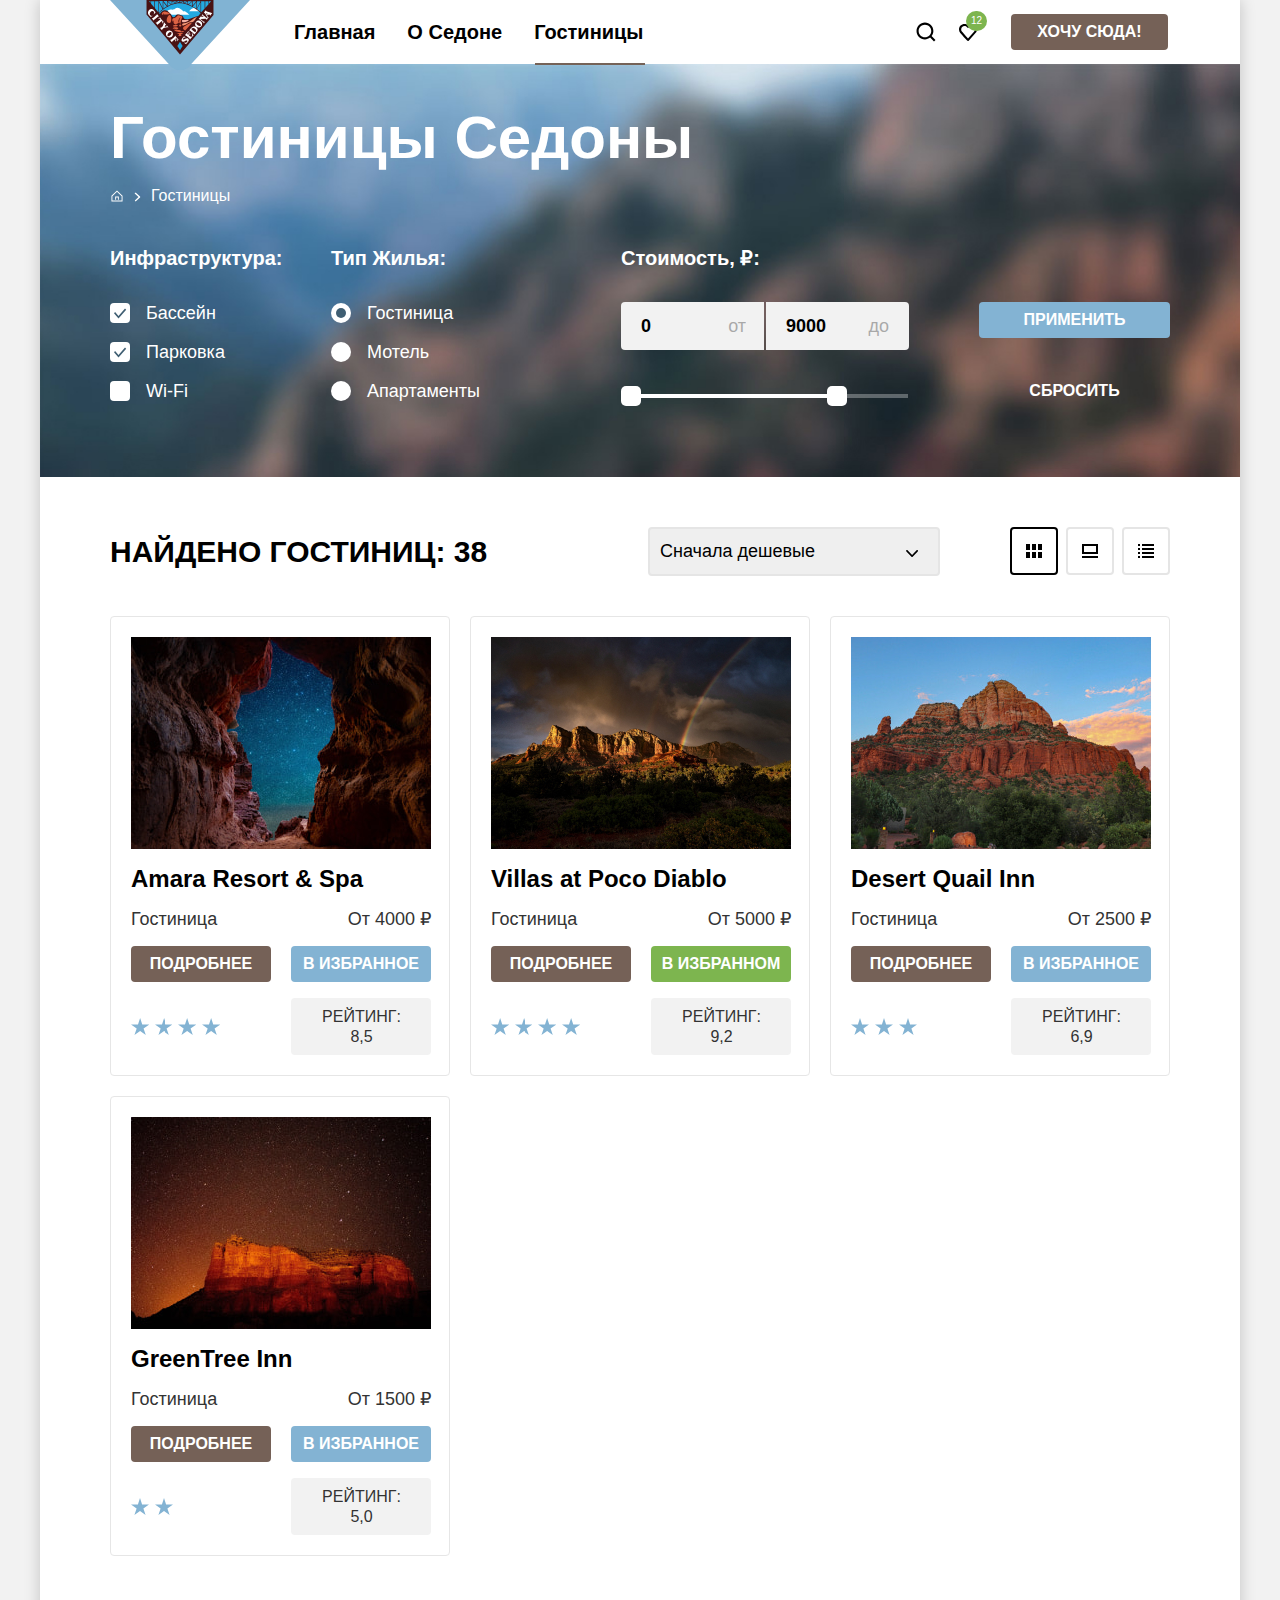
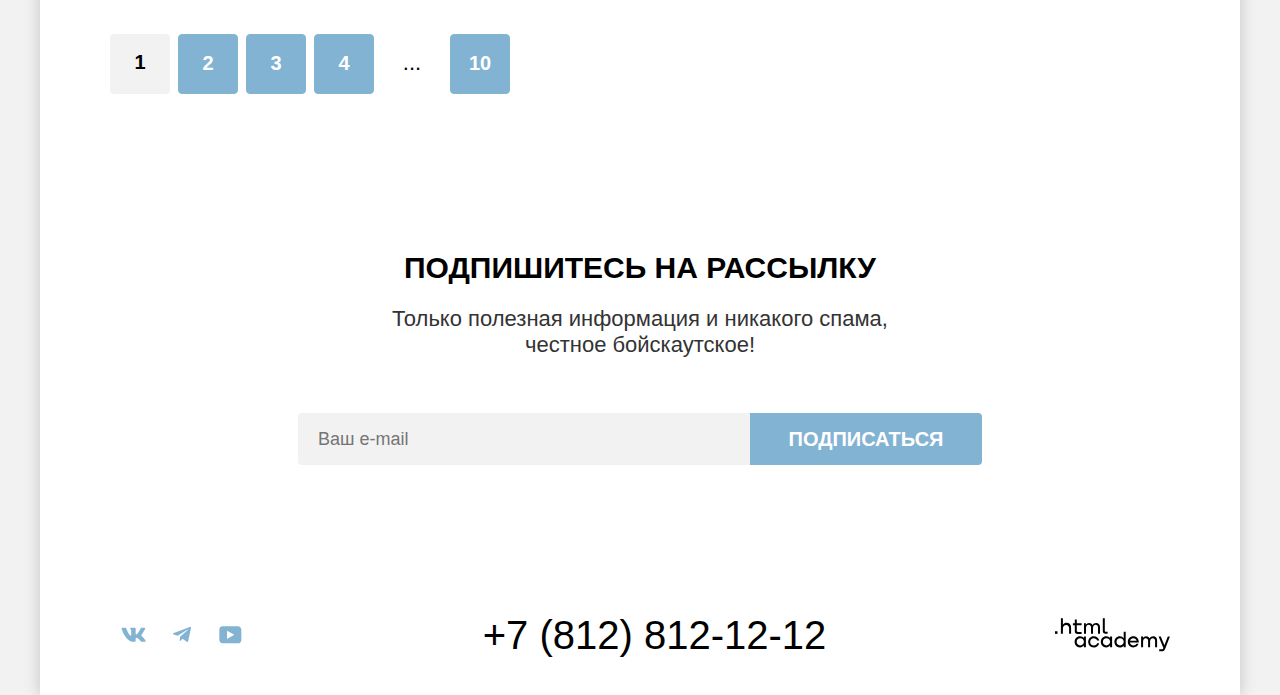
==== commit 9dcf2486: "Переносит атрибут" ====
--- a/catalog.html
+++ b/catalog.html
@@ -8,7 +8,7 @@
   </head>
   <body>
     <div class="page-container">
-      <header class="page-header">
+      <header class="page-header" data-test="header">
         <a class="nav-logo" href="index.html">
           <img class="logo" src="images/logo-sedona.svg" width="140" height="70" alt="Логотип города Седона">
         </a>
@@ -45,7 +45,7 @@
         </nav>
       </header>
 
-      <main class="main-inner">
+      <main class="main-inner" data-test="main">
         <section class="filter-content">
           <div class="filter-container">
             <h1 class="content-title">Гостиницы Седоны</h1>
@@ -61,7 +61,7 @@
               </li>
             </ul>
 
-            <div class="filter">
+            <div class="filter" data-test="filter">
               <h2 class="visually-hidden">Фильтр</h2>
               <form class="sorter" action="https://echo.htmlacademy.ru/" method="get">
 
@@ -160,7 +160,7 @@
           </div>
         </section>
 
-        <section class="catalog">
+        <section class="catalog" data-test="catalog">
           <h2 class="visually-hidden">Каталог</h2>
 
           <div class="select">
@@ -299,7 +299,7 @@
 
         </section>
 
-        <section class="subscribe">
+        <section class="subscribe" data-test="subscribe">
           <h2 class="visually-hidden">Подписка на рассылку</h2>
           <div class="subscribe-section">
             <span class="lead-section">Подпишитесь на рассылку</span>
@@ -316,7 +316,7 @@
 
       </main>
 
-      <footer class="page-footer">
+      <footer class="page-footer" data-test="footer">
 
         <section class="socials">
           <h2 class="visually-hidden">Мы в социальных сетях</h2>
--- a/styles/styles.css
+++ b/styles/styles.css
@@ -1,3 +1,10 @@
+/*
+* Prefixed by https://autoprefixer.github.io
+* PostCSS: v8.4.14,
+* Autoprefixer: v10.4.7
+* Browsers: > 2% and last 1 version
+*/
+
 @font-face {
   font-family: "PT Sans";
   font-weight: 400;
@@ -114,7 +121,7 @@
 }
 
 .nav-logo {
-  margin-right: 30px;
+  margin-right: 28px;
   margin-bottom: -6px;
   display: block;
   z-index: 1;
@@ -157,14 +164,15 @@
   width: inherit;
   height: 2px;
   background-color: #756257;
-  bottom: 0;
-  left: 16px;
-  right: 16px;
+  bottom: -1px;
+  left: 17px;
+  right: 14px;
 }
 
 .navigation-list {
   margin: 0;
   padding: 0;
+  max-width: 600px;
   display: flex;
   flex-wrap: wrap;
   align-items: center;
@@ -183,15 +191,16 @@
 .navigation-link-search,
 .navigation-link-favorites {
   box-sizing: border-box;
-  min-width: 44px;
+  min-width: 40px;
   min-height: 64px;
-  padding: 12px 22px;
+  padding: 22px 12px;
 }
 
 .navigation-link-search {
-  background-image: url("../images/search.svg");
+  background-image: url("../images/search-icon.svg");
   background-position: center;
   background-repeat: no-repeat;
+  background-size: 20px 20px;
 }
 
 .navigation-link-favorites {
@@ -205,7 +214,7 @@
 }
 
 .number-of-likes {
-  padding: 5px 5px 5px 4px;
+  padding: 5px;
   box-sizing: border-box;
   min-width: 20px;
   min-height: 20px;
@@ -221,7 +230,7 @@
 
 .navigation-button-item {
   margin-left: 20px;
-  min-width: 160px;
+  min-width: 157px;
 }
 
 .main-index,
@@ -293,7 +302,7 @@
 
 .advantages-text{
   width: 400px;
-  padding: 103px 85px;
+  padding: 102px 85px;
   box-sizing: border-box;
 }
 
@@ -341,7 +350,7 @@
   flex-direction: column;
   box-sizing: border-box;
   width: 400px;
-  padding: 103px 85px;
+  padding: 113px 85px;
 }
 
 .advantages-beautiful-road{
@@ -349,7 +358,7 @@
   flex-direction: column;
   box-sizing: border-box;
   width: 400px;
-  padding: 103px 85px;
+  padding: 113px 85px;
 }
 
 .advantages-item .caption::after{
@@ -394,10 +403,10 @@
   flex-direction: column;
   box-sizing: border-box;
   width: 400px;
-  padding: 152px 85px 80px;
+  padding: 153px 85px 81px;
   background-size: 75px 72px;
   background-repeat: no-repeat;
-  background-position: 50% 81px;
+  background-position: 50% 80px;
 }
 
 .benefits-item .caption {
@@ -419,7 +428,7 @@
 }
 
 .search-hotel{
- padding: 96px 304px;
+ padding: 96px 300px;
 }
 
 .search-hotel-container{
@@ -461,7 +470,7 @@
 }
 
 .subscribe-section .text-section {
-  margin-bottom: 54px;
+  margin-bottom: 55px;
   padding: 0;
 }
 
@@ -559,7 +568,7 @@
   line-height: 40px;
   text-transform: uppercase;
   text-decoration: none;
-  padding: 5px 0;
+  padding: 5px 0 9px;
   margin: 0 auto;
 }
 
@@ -582,7 +591,6 @@
   display: block;
   color: #000000;
   margin-left: 40px;
-  padding: 8px 0;
 }
 
 .filter-content{
@@ -597,7 +605,7 @@
 }
 
 .filter-container{
-  padding: 35px 70px 70px;
+  padding: 35px 70px 65px;
 }
 
 .content-title{
@@ -695,11 +703,13 @@
   max-width: 288px;
 }
 
-.filter-title{
+.filter-title {
+  padding: 0;
   font-size: 20px;
   font-weight: 700;
   line-height: 24px;
   margin-bottom: 32px;
+  text-transform: capitalize;
 }
 
 .filter-list{
@@ -785,13 +795,14 @@
 .price-wrapper{
   display: flex;
   justify-content: center;
-  margin-bottom: 36px;
+  margin-bottom: 44px;
 }
 
 .price-input{
-  appearance: textfield;
+  -webkit-appearance: textfield;
+          appearance: textfield;
   width: 143px;
-  padding: 12px 41px 12px 10px;
+  padding: 12px 40px 12px 20px;
   box-sizing: border-box;
   border: none;
   color:  #000000;
@@ -805,7 +816,8 @@
 
 .price-input::-webkit-outer-spin-button,
 .price-input::-webkit-inner-spin-button{
-  appearance: none;
+  -webkit-appearance: none;
+          appearance: none;
   margin: 0;
 }
 
@@ -937,7 +949,6 @@
 }
 
 .select-caption{
-  margin: 0;
   margin-right: auto;
   font-size: 30px;
   font-weight: 700;
@@ -946,8 +957,8 @@
 }
 
 .select-control{
-  width: 292px;
-  padding: 12px 35px 11px 10px;
+  min-width: 292px;
+  padding: 12px 35px 12px 10px;
   margin-right: 70px;
   box-sizing: border-box;
   border-radius: 4px;
@@ -955,7 +966,8 @@
   font-size: 18px;
   font-weight: 400;
   line-height: 21px;
-  appearance: none;
+  -webkit-appearance: none;
+          appearance: none;
   background-image: url("../images/vector.svg");
   background-repeat: no-repeat;
   background-position: right 20px top 20px;
@@ -1014,25 +1026,24 @@
   border-color: #000000;
 }
 
-.view-button-link:focus{
+.view-button-link:focus {
   border-color: #68A2CA;
 }
 
-.view-button-link:active{
+.view-button-link:active {
   border-color: #000000;
 }
 
-.catalog-list{
-  padding: 0;
-  margin: 0;
-  margin-bottom: 40px;
+.catalog-list {
+  padding: 0;
+  margin: 0;
   list-style-type: none;
   display: grid;
   grid-template-columns: repeat(3, 340px);
   gap: 20px;
 }
 
-.card-item{
+.card-item {
   padding: 20px;
   box-sizing: border-box;
   border: 1px solid #E6E6E6;
@@ -1043,11 +1054,11 @@
   gap: 16px 20px;
 }
 
-.card-item-link{
+.card-item-link {
   grid-column: 1/-1;
 }
 
-.card-item-link img{
+.card-item-link img {
   display: block;
   object-fit: contain;
   max-width: 100%;
@@ -1114,10 +1125,21 @@
   box-sizing: border-box;
 }
 
+
+.pagination::before {
+  content: "";
+  display: block;
+  border-bottom: 0 solid #E6E6E6;
+  width: 100%;
+  background-color: #E6E6E6;
+  box-shadow: 0 4px 4px 0 rgba(0, 0, 0, 0.25);
+  margin-top: 40px;
+  margin-bottom: 30px;
+}
+
 .pagination{
   list-style-type: none;
   margin: 0;
-  margin-top: 40px;
   padding: 0;
   display: flex;
   flex-wrap: wrap;
@@ -1128,7 +1150,7 @@
   display: block;
   min-width: 60px;
   min-height: 60px;
-  padding: 11px 0 13px;
+  padding: 10px 0 12px;
   box-sizing: border-box;
   background-color: #82B3D3;
   border: 1px solid #82B3D3;
@@ -1166,7 +1188,7 @@
 }
 
 .last-pagination-link{
-  padding: 11px 18px 13px;
+  padding: 10px 18px 12px;
 }
 
 .pagination-link:not(.pagination-current):hover{
@@ -1190,11 +1212,11 @@
   height: 100%;
   display: flex;
 }
-/*
+
 .modal-container-close{
   display: none;
 }
-*/
+
 .modal{
   margin: auto;
   width: 717px;
@@ -1260,9 +1282,10 @@
   margin: 0;
 }
 
-.modal-form{
+.date-wrap{
   display: grid;
   grid-template-columns: 138px auto;
+  grid-template-rows: repeat(2, minmax(48px,auto));
   align-items: center;
 }
 
@@ -1273,7 +1296,6 @@
   line-height: 21px;
   grid-column: 2/-1;
   padding: 4px 20px;
-  min-height: 40px;
   align-self: flex-start;
 }
 
@@ -1341,12 +1363,14 @@
   font-size: 18px;
   font-weight: 700;
   line-height: 20px;
-  appearance: textfield;
+  -webkit-appearance: textfield;
+          appearance: textfield;
 }
 
 .quantity-input::-webkit-outer-spin-button,
 .quantity-input::-webkit-inner-spin-button{
-  appearance: none;
+  -webkit-appearance: none;
+          appearance: none;
   margin: 0;
 }
 
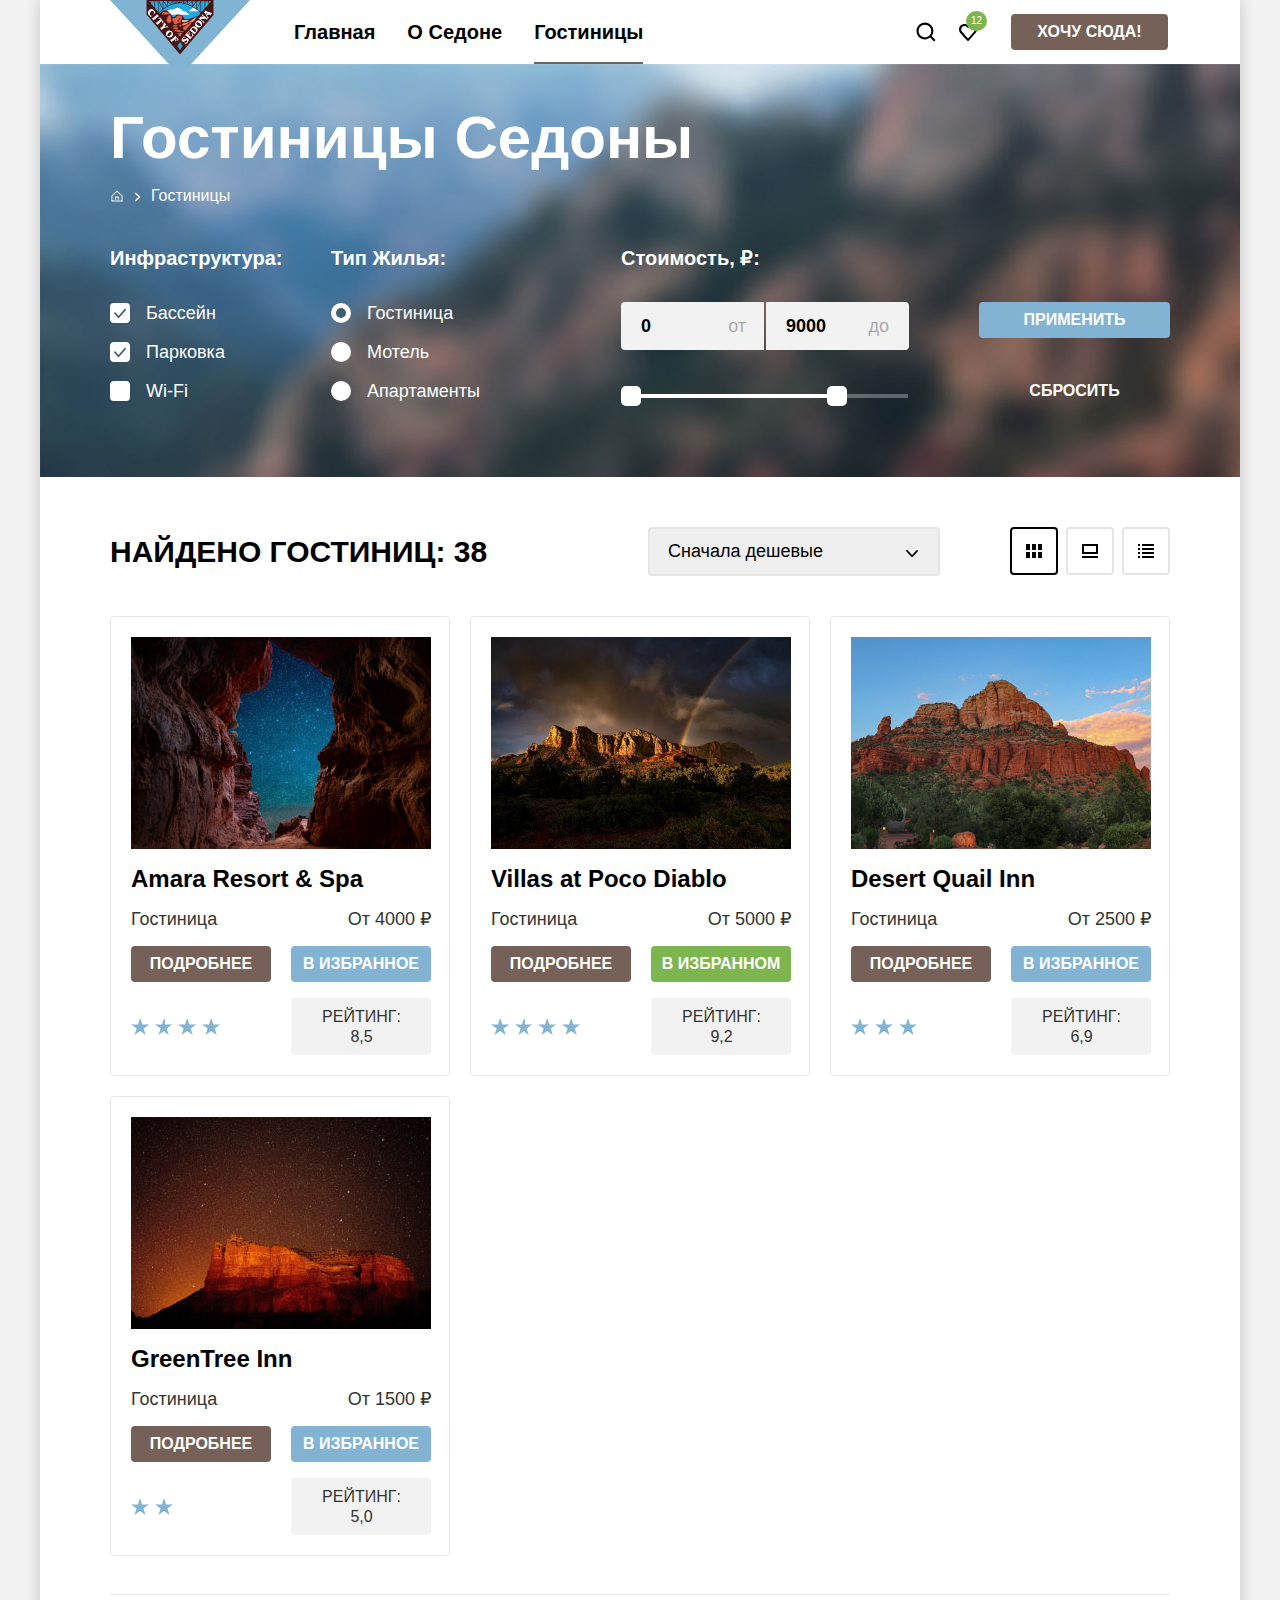
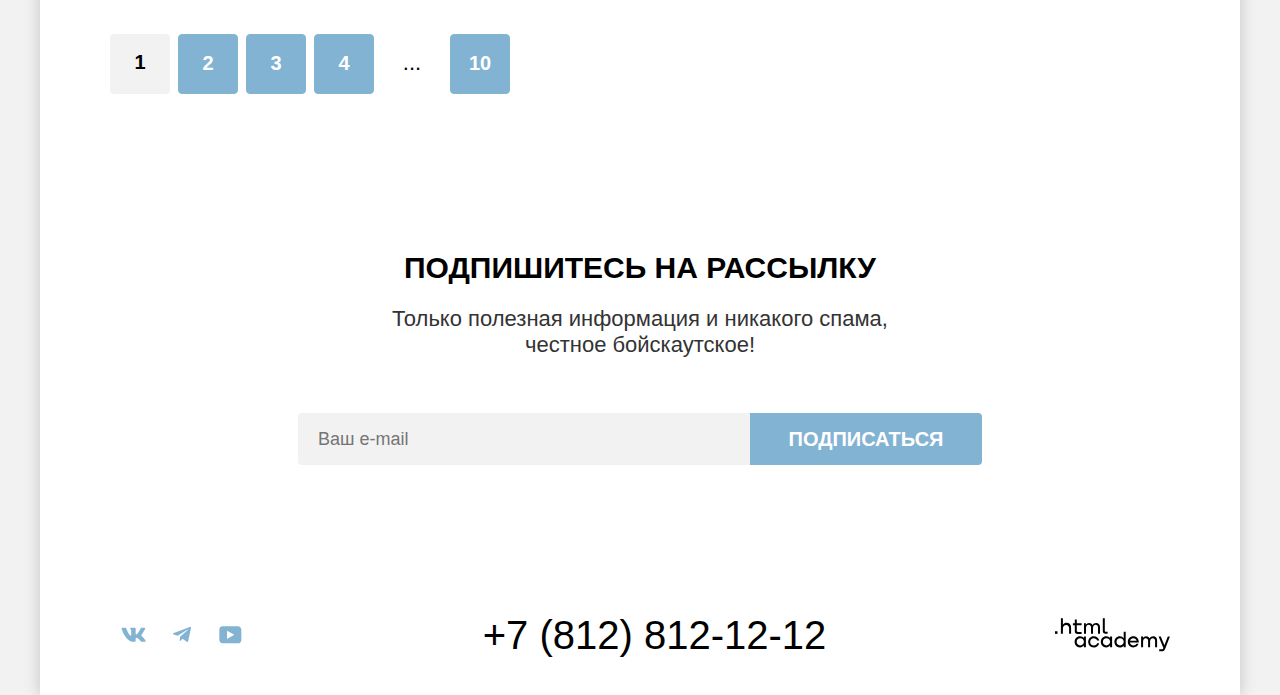
==== commit 916edc5f: "Merge pull request #9 from NargizaSalikhova/master" ====
--- a/catalog.html
+++ b/catalog.html
@@ -3,6 +3,7 @@
   <head>
     <meta charset="utf-8">
     <title>HTML Academy: Седона</title>
+    <link rel="icon" href="favicon.ico">
     <link rel="icon" type="image/png" sizes="32x32" href="images/favicon-32x32.png">
     <link rel="stylesheet" href="styles/styles.css">
   </head>
@@ -300,9 +301,8 @@
         </section>
 
         <section class="subscribe" data-test="subscribe">
-          <h2 class="visually-hidden">Подписка на рассылку</h2>
           <div class="subscribe-section">
-            <span class="lead-section">Подпишитесь на рассылку</span>
+            <h2 class="lead-section">Подпишитесь на рассылку</h2>
             <p class="text-section">Только полезная информация и никакого спама,<br> честное бойскаутское!</p>
             <form class="subscribe-form" action="https://echo.htmlacademy.ru/" method="post">
               <label class="visually-hidden" for="email-form">
--- a/styles/styles.css
+++ b/styles/styles.css
@@ -164,9 +164,9 @@
   width: inherit;
   height: 2px;
   background-color: #756257;
-  bottom: -1px;
-  left: 17px;
-  right: 14px;
+  bottom: 0;
+  left: 16px;
+  right: 16px;
 }
 
 .navigation-list {
@@ -246,16 +246,13 @@
   background-image: url("../images/divider.svg"), url("../images/index-background.jpg");
   background-repeat: no-repeat;
   background-position: bottom, center;
-  padding-top: 51px;
-  padding-bottom: 82px;
+  padding: 51px 371px 82px;
   object-fit: cover;
   max-width: 100%;
   height: 100%;
 }
 
 .hero-image {
-  margin-left: auto;
-  margin-right: auto;
   display: block;
 }
 
@@ -403,14 +400,14 @@
   flex-direction: column;
   box-sizing: border-box;
   width: 400px;
-  padding: 153px 85px 81px;
+  padding: 81px 85px;
   background-size: 75px 72px;
   background-repeat: no-repeat;
   background-position: 50% 80px;
 }
 
 .benefits-item .caption {
-  margin-top: 30px;
+  margin-top: 102px;
   margin-bottom: 30px;
 }
 
@@ -958,11 +955,12 @@
 
 .select-control{
   min-width: 292px;
-  padding: 12px 35px 12px 10px;
+  padding: 12px 35px 12px 18px;
   margin-right: 70px;
   box-sizing: border-box;
   border-radius: 4px;
   border: 2px solid #E5E5E5;
+  font-family: inherit;
   font-size: 18px;
   font-weight: 400;
   line-height: 21px;
@@ -1129,12 +1127,11 @@
 .pagination::before {
   content: "";
   display: block;
-  border-bottom: 0 solid #E6E6E6;
+  border-bottom: 1px solid #E6E6E6;
   width: 100%;
   background-color: #E6E6E6;
-  box-shadow: 0 4px 4px 0 rgba(0, 0, 0, 0.25);
-  margin-top: 40px;
-  margin-bottom: 30px;
+  margin-top: 38px;
+  margin-bottom: 31px;
 }
 
 .pagination{
@@ -1146,7 +1143,7 @@
   gap: 8px;
 }
 
-.pagination-link{
+.pagination-link {
   display: block;
   min-width: 60px;
   min-height: 60px;
@@ -1165,13 +1162,13 @@
   text-decoration: none;
 }
 
-.pagination-current{
+.pagination-current {
   color: #000000;
   background-color: #F2F2F2;
   border: none
 }
 
-.pagination-item-next{
+.pagination-item-next {
   display: block;
   min-width: 60px;
   height: 60px;
@@ -1187,23 +1184,23 @@
   text-align: center;
 }
 
-.last-pagination-link{
+.last-pagination-link {
   padding: 10px 18px 12px;
 }
 
-.pagination-link:not(.pagination-current):hover{
+.pagination-link:not(.pagination-current):hover {
   background-color: #68A2CA;
 }
 
-.pagination-link:not(.pagination-current):focus{
+.pagination-link:not(.pagination-current):focus {
   background-color: #68A2CA;
 }
 
-.pagination-link:not(.pagination-current):active{
+.pagination-link:not(.pagination-current):active {
   color: #FFFFFF4D;
 }
 
-.modal-container{
+.modal-container {
   position: fixed;
   background-color: rgba(242, 242, 242, 0.8);
   top: 0;
@@ -1213,11 +1210,11 @@
   display: flex;
 }
 
-.modal-container-close{
+.modal-container-close {
   display: none;
 }
 
-.modal{
+.modal {
   margin: auto;
   width: 717px;
   padding: 64px 70px;
@@ -1228,7 +1225,7 @@
   position: relative;
 }
 
-.modal-close-button{
+.modal-close-button {
   position: absolute;
   padding: 0;
   border: none;
@@ -1240,7 +1237,7 @@
   border-radius: 50%;
 }
 
-.modal-close-button::after{
+.modal-close-button::after {
   content: "";
   position: absolute;
   background-image: url("../images/close.svg");
@@ -1252,21 +1249,21 @@
   cursor: pointer;
 }
 
-.modal-close-button:hover{
+.modal-close-button:hover {
   background-color: rgba(230, 230, 230, 1);
 }
 
-.modal-close-button:focus{
+.modal-close-button:focus {
   background-color: rgba(230, 230, 230, 1);
   outline: 3px solid rgba(131, 179, 211, 1);
 }
 
-.modal-close-button:active{
+.modal-close-button:active {
   opacity: 0.3;
   background-color: rgba(230, 230, 230, 1);
 }
 
-.modal-title{
+.modal-title {
   margin: 0;
   margin-bottom: 64px;
   color: #000000;
@@ -1278,18 +1275,18 @@
   padding-right: 40px;
 }
 
-.modal-form p{
-  margin: 0;
-}
-
-.date-wrap{
+.modal-form p {
+  margin: 0;
+}
+
+.date-wrap {
   display: grid;
   grid-template-columns: 138px auto;
   grid-template-rows: repeat(2, minmax(48px,auto));
   align-items: center;
 }
 
-.modal-error{
+.modal-error {
   font-family: inherit;
   font-size: 16px;
   font-weight: 400;
@@ -1299,11 +1296,11 @@
   align-self: flex-start;
 }
 
-.arrival-date-error{
+.arrival-date-error {
   color: #FF5757;
 }
 
-.modal-label{
+.modal-label {
   color: #000000;
   font-family: inherit;
   font-size: 20px;
@@ -1312,7 +1309,7 @@
   text-transform: capitalize;
 }
 
-.field{
+.field {
   color: #000000;
   font-family: inherit;
   font-size: 18px;
@@ -1329,29 +1326,29 @@
   grid-column: 2/-1;
 }
 
-.field:hover{
+.field:hover {
   background-color: #E6E6E6;
 }
 
-.field:focus{
+.field:focus {
   background-color: #E6E6E6;
   outline: 3px solid #83B3D3;
 }
 
-.quantity-wrap{
+.quantity-wrap {
   display: grid;
   grid-template-columns: 138px 110px auto 132px 110px;
   width: 577px;
   align-items: center;
 }
 
-.child-label{
+.child-label {
   width: 85px;
   grid-column: -2/-3;
   position: relative;
 }
 
-.quantity-input{
+.quantity-input {
   background-color: #F2F2F2;
   border: none;
   width: 31px;
@@ -1368,13 +1365,13 @@
 }
 
 .quantity-input::-webkit-outer-spin-button,
-.quantity-input::-webkit-inner-spin-button{
+.quantity-input::-webkit-inner-spin-button {
   -webkit-appearance: none;
           appearance: none;
   margin: 0;
 }
 
-.quantity-button{
+.quantity-button {
   width: 40px;
   height: 48px;
   padding: 14px 10px;
@@ -1385,40 +1382,40 @@
   cursor: pointer;
 }
 
-.plus-button{
+.plus-button {
   border-radius: 0 4px 4px 0;
 }
 
-.quantity-button:hover path{
+.quantity-button:hover path {
   fill: #000000;
   fill-opacity: 1;
 }
 
-.quantity-button:focus path{
+.quantity-button:focus path {
   fill: #000000;
   fill-opacity: 1;
 }
 
-.quantity-button:focus svg{
+.quantity-button:focus svg {
   outline: 3px solid #82B3D3;
   border-radius: 4px;
 }
 
-.quantity-button:active path{
+.quantity-button:active path {
   fill-opacity: 0.2;
 }
 
-.adults-button-wrapper{
+.adults-button-wrapper {
   grid-column: 2/3;
   display: flex;
 }
 
-.child-button-wrapper{
+.child-button-wrapper {
   grid-column: 5/6;
   display: flex;
 }
 
-.tooltip{
+.tooltip {
   position: absolute;
   width: 26px;
   height: 26px;
@@ -1427,7 +1424,7 @@
   transform: translateY(-50%);
 }
 
-.tooltip-toggle{
+.tooltip-toggle {
   border: none;
   padding: 0;
   margin: 0;
@@ -1439,7 +1436,7 @@
   cursor: pointer;
 }
 
-.tooltip-text{
+.tooltip-text {
   display: block;
   color: #FFFFFF;
   font-family: inherit;
@@ -1447,7 +1444,8 @@
   font-weight: 400;
   line-height: 20px;
   width: 256px;
-  padding: 15px 18px 18px 22px;
+  min-height: 143px;
+  padding: 20px 18px 18px 22px;
   box-sizing: border-box;
   border-radius: 10px;
   background-color: #333333;
@@ -1459,7 +1457,7 @@
   display: none;
 }
 
-.tooltip-text::before{
+.tooltip-text::before {
   content: "";
   position: absolute;
   background-image: url("../images/triangle.svg");
@@ -1475,7 +1473,7 @@
   display: block;
 }
 
-.modal-search-button{
+.modal-search-button {
   grid-column: 1/-1;
   margin-top: 48px;
   width: 577px;
